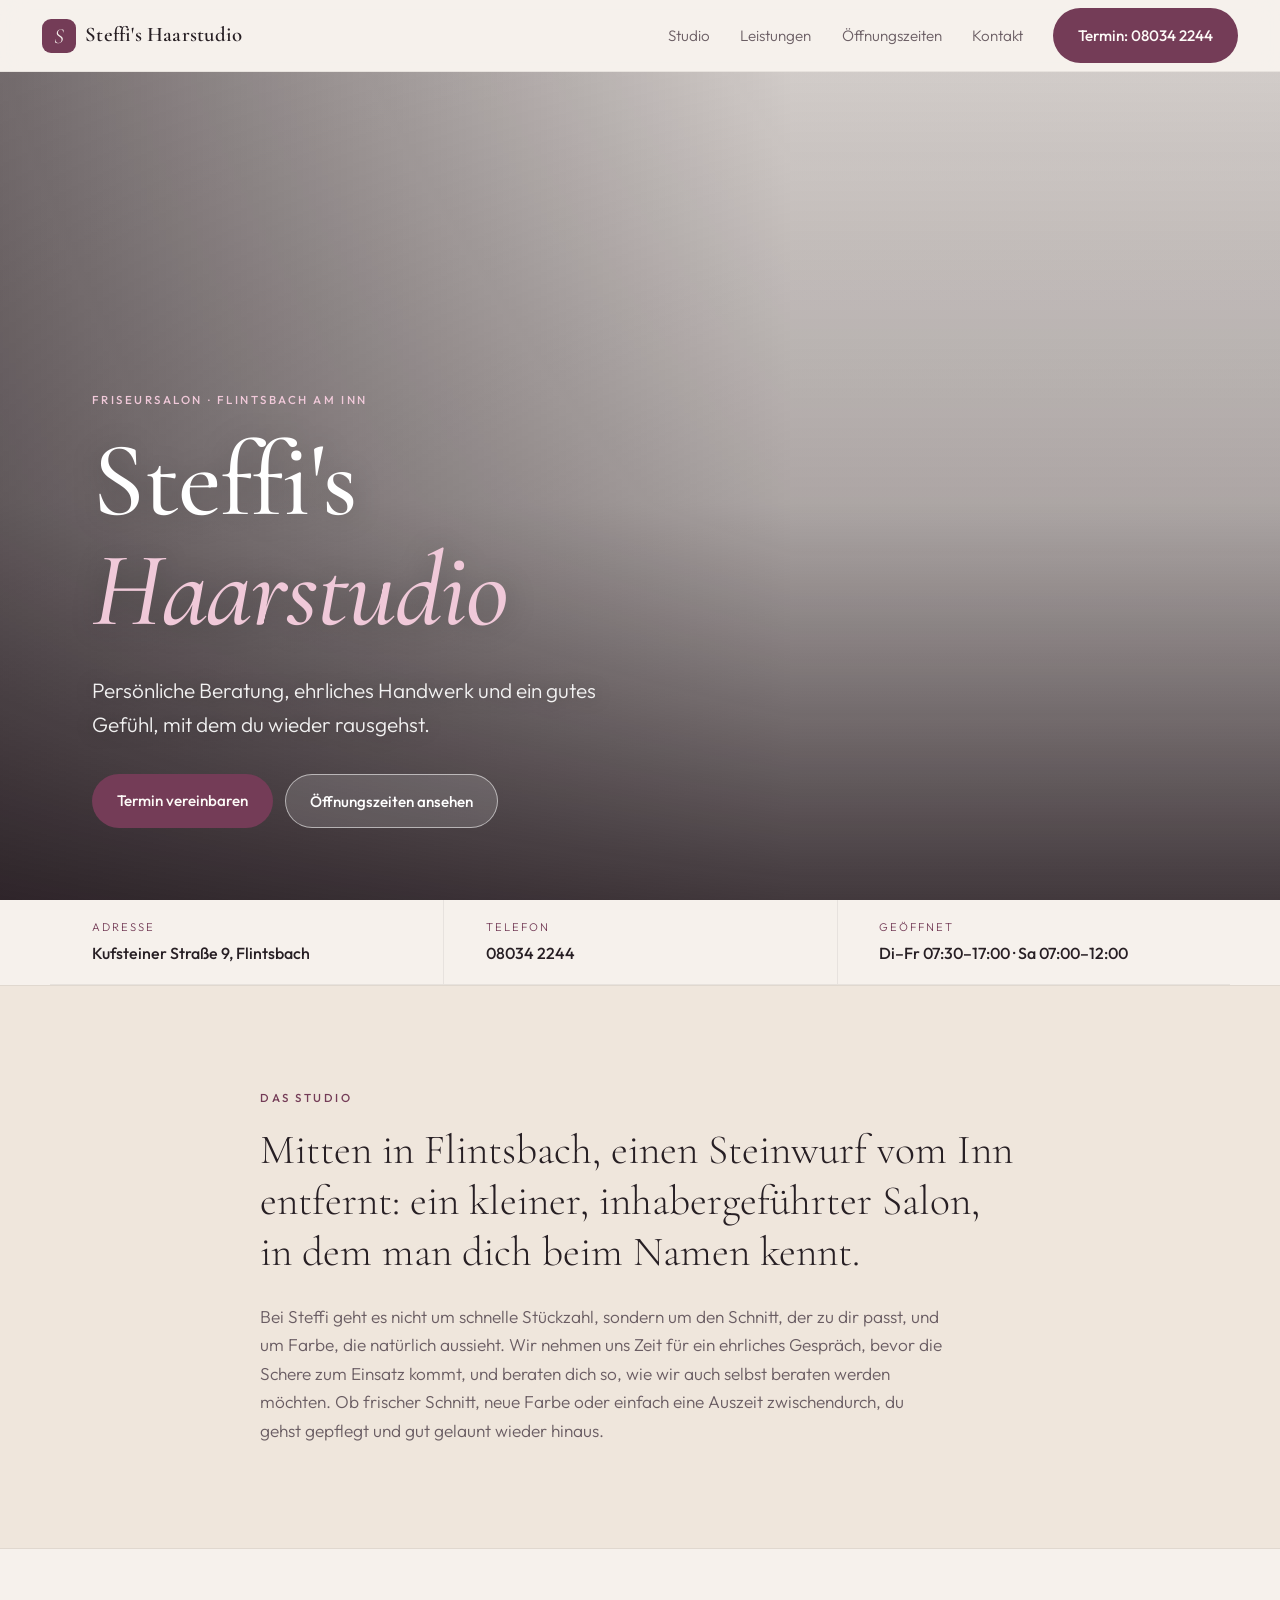
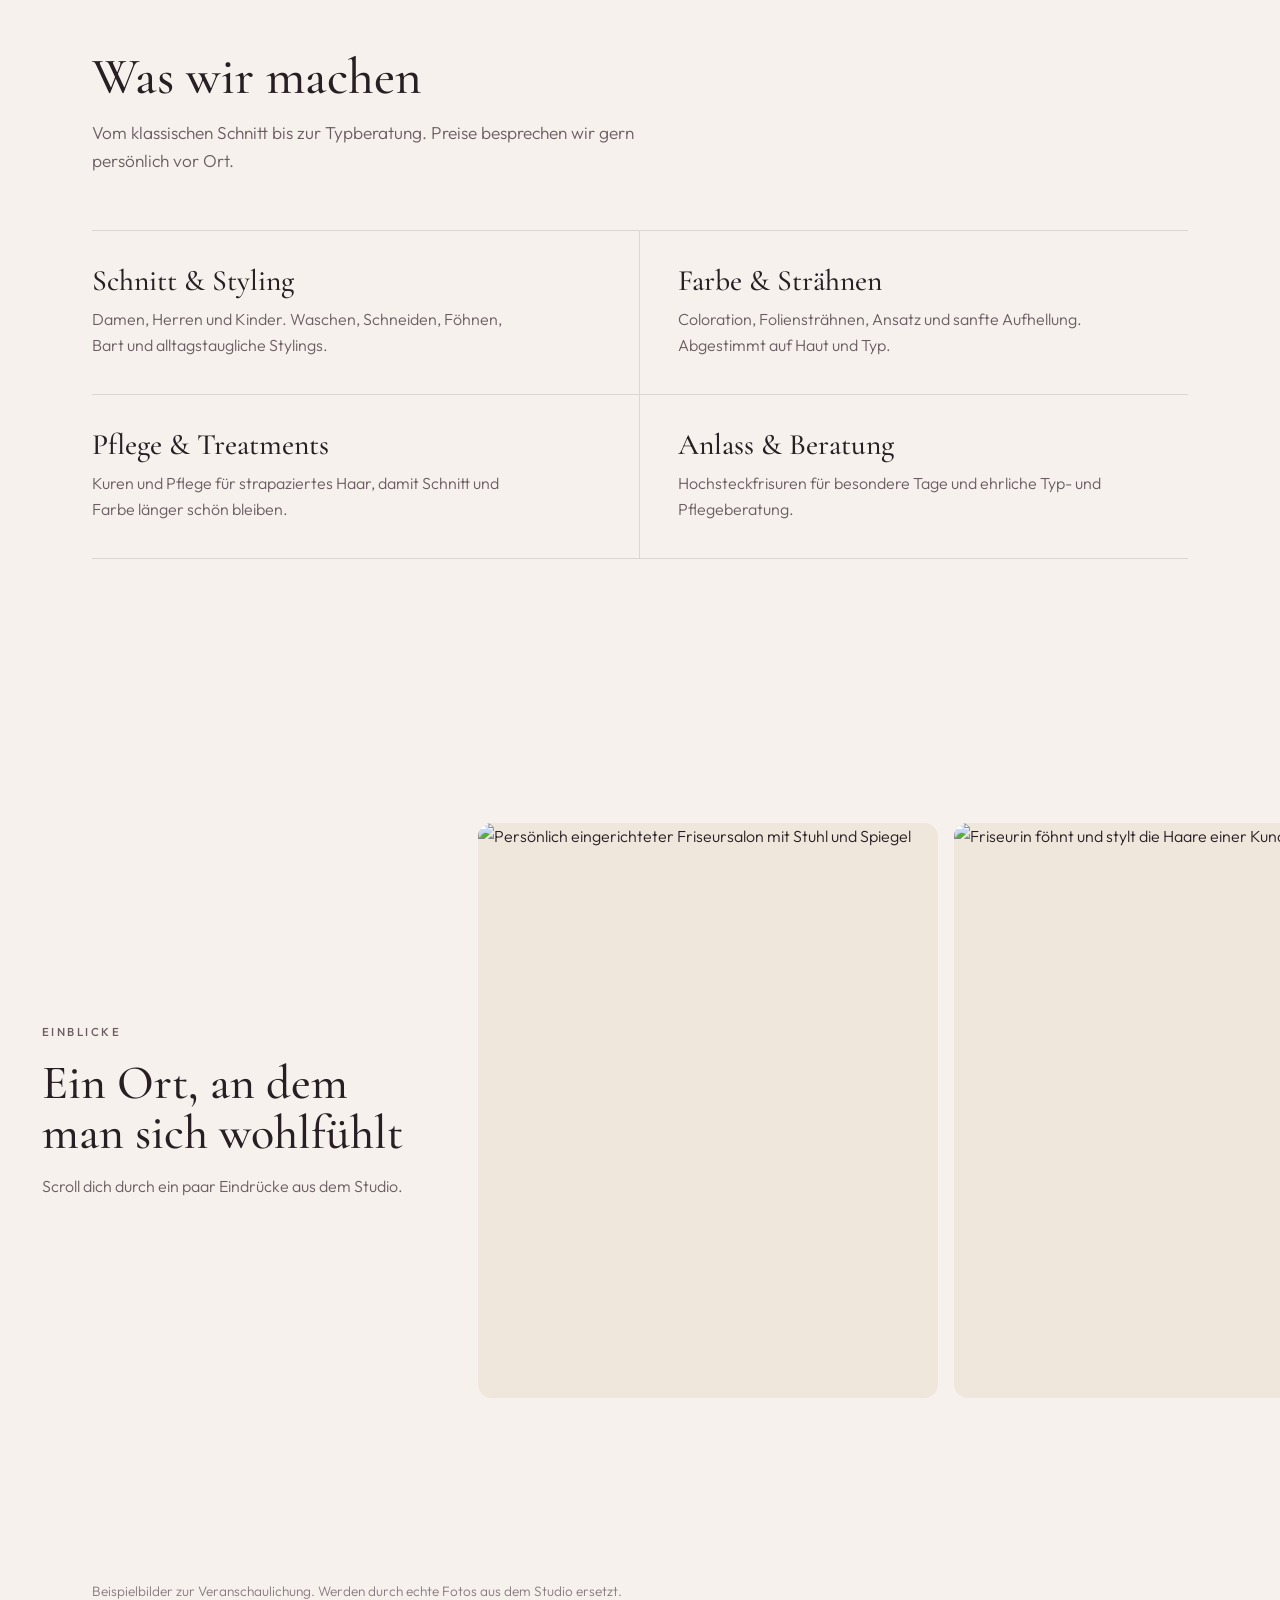
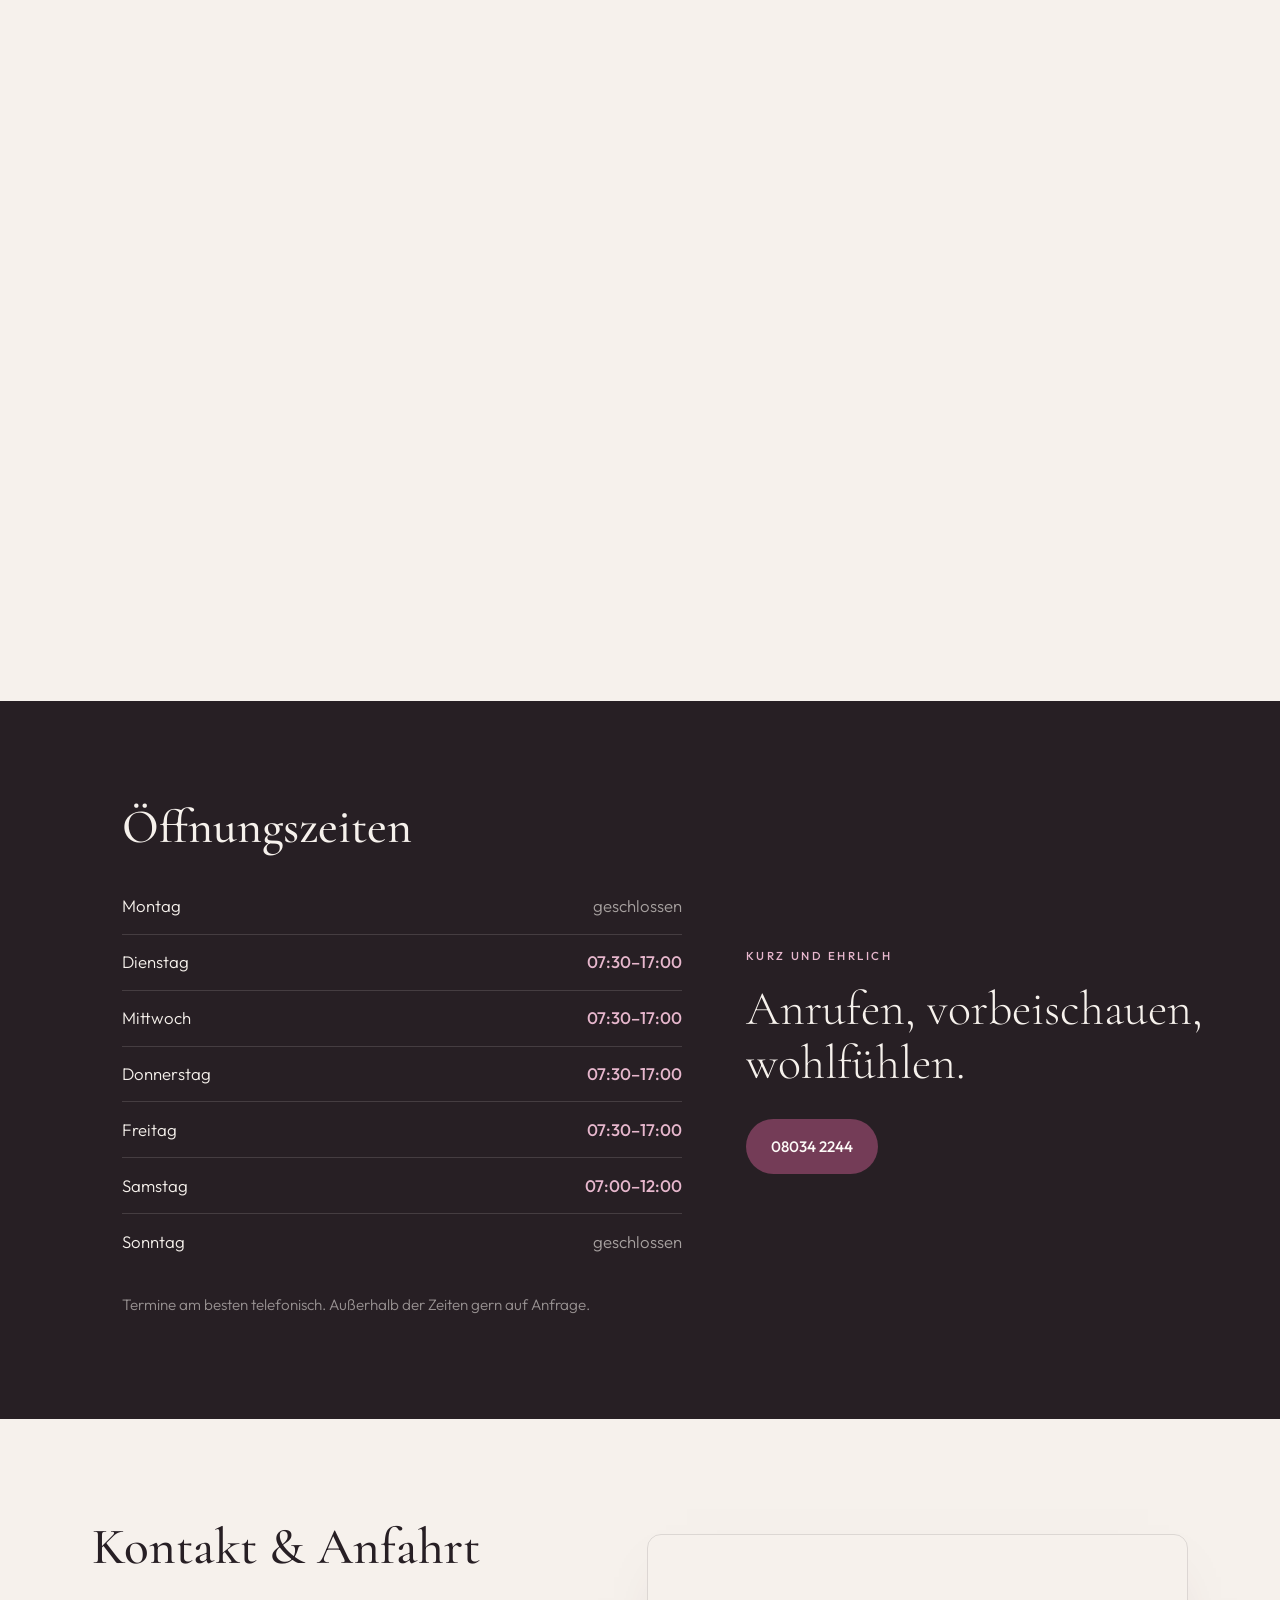
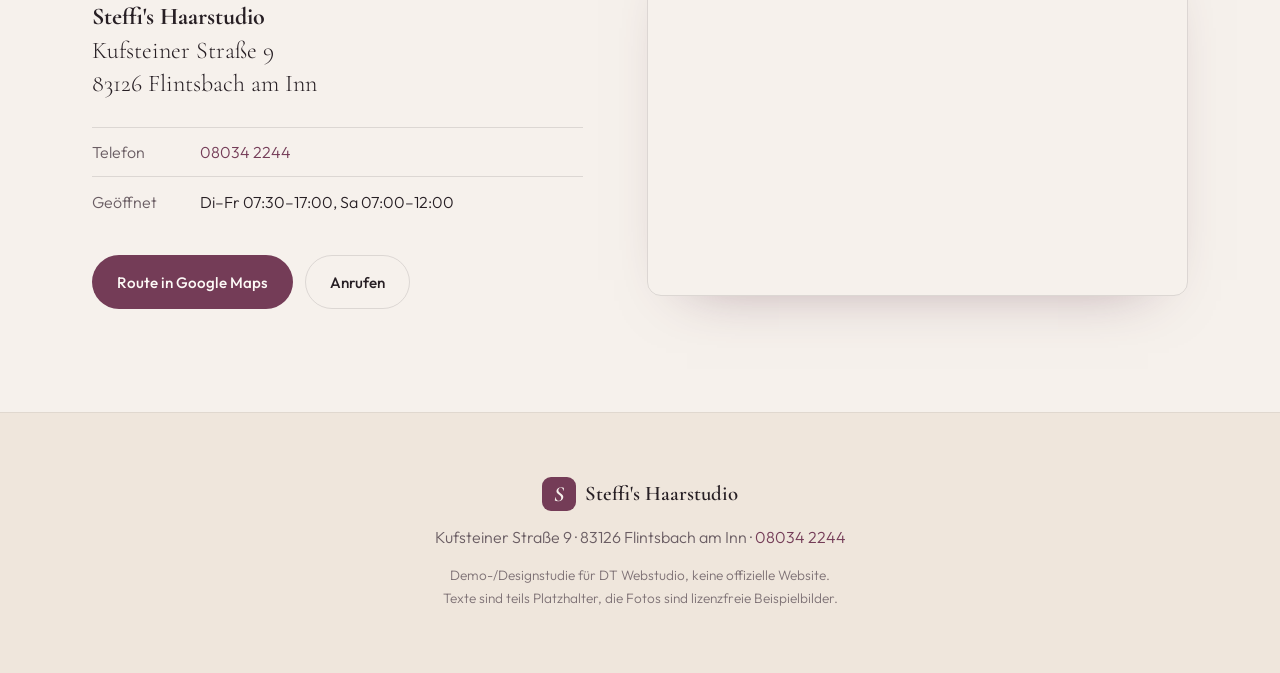
==== index.html @ 22a9707f "Steffi's Haarstudio: Probewebsite (Cinematic Hero, Scroll-Galerie, Kontakt) Demo-/Designstudie für D" ====
<!DOCTYPE html>
<html lang="de">
<head>
  <meta charset="UTF-8" />
  <meta name="viewport" content="width=device-width, initial-scale=1.0" />
  <title>Steffi's Haarstudio · Friseur in Flintsbach am Inn</title>
  <meta name="description" content="Steffi's Haarstudio in Flintsbach am Inn: inhabergeführter Friseursalon für Schnitt, Farbe und Pflege. Persönliche Beratung, Kufsteiner Straße 9. Öffnungszeiten und Kontakt ansehen." />
  <meta name="theme-color" content="#743c57" />
  <link rel="canonical" href="https://steffis-haarstudio.example/" />

  <link rel="icon" type="image/svg+xml" href="favicon.svg" />

  <!-- Open Graph -->
  <meta property="og:type" content="website" />
  <meta property="og:title" content="Steffi's Haarstudio · Friseur in Flintsbach am Inn" />
  <meta property="og:description" content="Inhabergeführter Friseursalon in Flintsbach am Inn. Schnitt, Farbe, Pflege. Kufsteiner Straße 9." />
  <meta property="og:locale" content="de_DE" />

  <!-- Schriften -->
  <link rel="preconnect" href="https://fonts.googleapis.com" />
  <link rel="preconnect" href="https://fonts.gstatic.com" crossorigin />
  <link href="https://fonts.googleapis.com/css2?family=Cormorant+Garamond:ital,wght@0,400;0,500;0,600;1,400;1,500&family=Outfit:wght@300;400;500;600&display=swap" rel="stylesheet" />

  <link rel="stylesheet" href="style.css" />

  <!-- Strukturierte Daten für lokale Suche -->
  <script type="application/ld+json">
  {
    "@context": "https://schema.org",
    "@type": "HairSalon",
    "name": "Steffi's Haarstudio",
    "description": "Inhabergeführter Friseursalon in Flintsbach am Inn. Schnitt, Farbe und Pflege für Damen, Herren und Kinder.",
    "image": "https://steffis-haarstudio.example/favicon.svg",
    "telephone": "+498034 2244",
    "address": {
      "@type": "PostalAddress",
      "streetAddress": "Kufsteiner Straße 9",
      "addressLocality": "Flintsbach am Inn",
      "postalCode": "83126",
      "addressCountry": "DE"
    },
    "openingHoursSpecification": [
      { "@type": "OpeningHoursSpecification", "dayOfWeek": ["Tuesday","Wednesday","Thursday","Friday"], "opens": "07:30", "closes": "17:00" },
      { "@type": "OpeningHoursSpecification", "dayOfWeek": "Saturday", "opens": "07:00", "closes": "12:00" }
    ]
  }
  </script>
</head>
<body>

  <a href="#main" class="skip-link">Zum Inhalt springen</a>
  <div class="scrollbar" aria-hidden="true"></div>

  <!-- NAV -->
  <header class="nav" id="top">
    <a href="#top" class="nav__brand" aria-label="Steffi's Haarstudio – zur Startseite">
      <span class="nav__mark" aria-hidden="true">S</span>
      <span class="nav__name">Steffi's Haarstudio</span>
    </a>
    <button class="nav__toggle" id="navToggle" aria-label="Menü öffnen" aria-expanded="false" aria-controls="navMenu">
      <span></span><span></span><span></span>
    </button>
    <nav class="nav__links" id="navMenu" aria-label="Hauptnavigation">
      <a href="#studio">Studio</a>
      <a href="#leistungen">Leistungen</a>
      <a href="#zeiten">Öffnungszeiten</a>
      <a href="#kontakt">Kontakt</a>
      <a href="tel:+4980342244" class="btn btn--primary nav__cta">Termin: 08034 2244</a>
    </nav>
  </header>

  <main id="main">

  <!-- HERO (Cinematic Foto-Montage) -->
  <section class="hero">
    <div class="hero__media" aria-hidden="true">
      <img class="hero__slide" src="https://images.unsplash.com/photo-1560066984-138dadb4c035?auto=format&fit=crop&w=1600&q=70" alt="" fetchpriority="high" />
      <img class="hero__slide" src="https://images.unsplash.com/photo-1633681926022-84c23e8cb2d6?auto=format&fit=crop&w=1600&q=70" alt="" loading="lazy" />
      <img class="hero__slide" src="https://images.unsplash.com/photo-1562322140-8baeececf3df?auto=format&fit=crop&w=1600&q=70" alt="" loading="lazy" />
      <div class="hero__scrim"></div>
    </div>
    <div class="hero__content">
      <p class="eyebrow eyebrow--light">Friseursalon · Flintsbach am Inn</p>
      <h1 class="hero__title"><span class="line">Steffi's</span><span class="line"><em>Haarstudio</em></span></h1>
      <p class="hero__sub">
        Persönliche Beratung, ehrliches Handwerk und ein gutes Gefühl,
        mit dem du wieder rausgehst.
      </p>
      <div class="hero__actions">
        <a href="tel:+4980342244" class="btn btn--primary btn--sheen">Termin vereinbaren</a>
        <a href="#zeiten" class="btn btn--glass">Öffnungszeiten ansehen</a>
      </div>
    </div>
  </section>

  <!-- FAKTENLEISTE -->
  <section class="factbar" aria-label="Kurzinfos">
    <a class="factbar__item" href="https://www.google.com/maps/search/?api=1&query=Steffi%27s+Haarstudio+Kufsteiner+Stra%C3%9Fe+9+83126+Flintsbach+am+Inn" target="_blank" rel="noopener noreferrer">
      <span>Adresse</span><strong>Kufsteiner Straße 9, Flintsbach</strong>
    </a>
    <a class="factbar__item" href="tel:+4980342244">
      <span>Telefon</span><strong>08034 2244</strong>
    </a>
    <div class="factbar__item">
      <span>Geöffnet</span><strong>Di–Fr 07:30–17:00 · Sa 07:00–12:00</strong>
    </div>
  </section>

  <!-- STUDIO / ÜBER -->
  <section class="studio" id="studio">
    <div class="studio__inner reveal">
      <p class="eyebrow">Das Studio</p>
      <p class="studio__lead">
        Mitten in Flintsbach, einen Steinwurf vom Inn entfernt: ein kleiner,
        inhabergeführter Salon, in dem man dich beim Namen kennt.
      </p>
      <p class="studio__body">
        Bei Steffi geht es nicht um schnelle Stückzahl, sondern um den Schnitt,
        der zu dir passt, und um Farbe, die natürlich aussieht. Wir nehmen uns Zeit
        für ein ehrliches Gespräch, bevor die Schere zum Einsatz kommt, und beraten dich
        so, wie wir auch selbst beraten werden möchten. Ob frischer Schnitt, neue Farbe
        oder einfach eine Auszeit zwischendurch, du gehst gepflegt und gut gelaunt wieder hinaus.
      </p>
    </div>
  </section>

  <!-- LEISTUNGEN -->
  <section class="services" id="leistungen">
    <header class="services__head reveal">
      <h2>Was wir machen</h2>
      <p>Vom klassischen Schnitt bis zur Typberatung. Preise besprechen wir gern persönlich vor Ort.</p>
    </header>

    <ul class="services__list">
      <li class="service reveal">
        <h3>Schnitt &amp; Styling</h3>
        <p>Damen, Herren und Kinder. Waschen, Schneiden, Föhnen, Bart und alltagstaugliche Stylings.</p>
      </li>
      <li class="service reveal">
        <h3>Farbe &amp; Strähnen</h3>
        <p>Coloration, Foliensträhnen, Ansatz und sanfte Aufhellung. Abgestimmt auf Haut und Typ.</p>
      </li>
      <li class="service reveal">
        <h3>Pflege &amp; Treatments</h3>
        <p>Kuren und Pflege für strapaziertes Haar, damit Schnitt und Farbe länger schön bleiben.</p>
      </li>
      <li class="service reveal">
        <h3>Anlass &amp; Beratung</h3>
        <p>Hochsteckfrisuren für besondere Tage und ehrliche Typ- und Pflegeberatung.</p>
      </li>
    </ul>
  </section>

  <!-- EINBLICKE (horizontale Scroll-Galerie, Beispielbilder) -->
  <section class="reel" id="einblicke" aria-label="Einblicke ins Studio">
    <div class="reel__pin">
      <div class="reel__track">
        <div class="reel__intro">
          <p class="eyebrow">Einblicke</p>
          <h2>Ein Ort, an dem<br>man sich wohlfühlt</h2>
          <p>Scroll dich durch ein paar Eindrücke aus dem Studio.</p>
        </div>
        <figure class="reel__item">
          <img src="https://images.unsplash.com/photo-1521590832167-7bcbfaa6381f?auto=format&fit=crop&w=900&h=1100&q=72" width="900" height="1100" loading="lazy" alt="Persönlich eingerichteter Friseursalon mit Stuhl und Spiegel" />
        </figure>
        <figure class="reel__item">
          <img src="https://images.unsplash.com/photo-1562322140-8baeececf3df?auto=format&fit=crop&w=900&h=1100&q=72" width="900" height="1100" loading="lazy" alt="Friseurin föhnt und stylt die Haare einer Kundin" />
        </figure>
        <figure class="reel__item">
          <img src="https://images.unsplash.com/photo-1633681926022-84c23e8cb2d6?auto=format&fit=crop&w=900&h=1100&q=72" width="900" height="1100" loading="lazy" alt="Heller, moderner Salonbereich mit Spiegeln" />
        </figure>
        <figure class="reel__item">
          <img src="https://images.unsplash.com/photo-1580618672591-eb180b1a973f?auto=format&fit=crop&w=900&h=1100&q=72" width="900" height="1100" loading="lazy" alt="Haarfarbe wird sorgfältig aufgetragen" />
        </figure>
        <figure class="reel__item">
          <img src="https://images.unsplash.com/photo-1492106087820-71f1a00d2b11?auto=format&fit=crop&w=900&h=1100&q=72" width="900" height="1100" loading="lazy" alt="Frisch gepflegtes, langes Haar in sanftem Flieder" />
        </figure>
      </div>
    </div>
    <p class="reel__note">Beispielbilder zur Veranschaulichung. Werden durch echte Fotos aus dem Studio ersetzt.</p>
  </section>

  <!-- ÖFFNUNGSZEITEN -->
  <section class="hours" id="zeiten">
    <div class="hours__card reveal">
      <h2>Öffnungszeiten</h2>
      <table class="hours__table" aria-label="Öffnungszeiten Steffi's Haarstudio">
        <thead class="sr-only">
          <tr><th scope="col">Tag</th><th scope="col">Uhrzeit</th></tr>
        </thead>
        <tbody>
          <tr><td>Montag</td><td>geschlossen</td></tr>
          <tr class="is-open"><td>Dienstag</td><td>07:30–17:00</td></tr>
          <tr class="is-open"><td>Mittwoch</td><td>07:30–17:00</td></tr>
          <tr class="is-open"><td>Donnerstag</td><td>07:30–17:00</td></tr>
          <tr class="is-open"><td>Freitag</td><td>07:30–17:00</td></tr>
          <tr class="is-open"><td>Samstag</td><td>07:00–12:00</td></tr>
          <tr><td>Sonntag</td><td>geschlossen</td></tr>
        </tbody>
      </table>
      <p class="hours__note">Termine am besten telefonisch. Außerhalb der Zeiten gern auf Anfrage.</p>
    </div>
    <div class="hours__aside reveal">
      <p class="eyebrow">Kurz und ehrlich</p>
      <p class="hours__big">Anrufen, vorbeischauen,<br>wohlfühlen.</p>
      <a href="tel:+4980342244" class="btn btn--primary">08034 2244</a>
    </div>
  </section>

  <!-- KONTAKT / ANFAHRT -->
  <section class="contact" id="kontakt">
    <div class="contact__info reveal">
      <h2>Kontakt &amp; Anfahrt</h2>
      <p class="contact__addr">
        <strong>Steffi's Haarstudio</strong><br>
        Kufsteiner Straße 9<br>
        83126 Flintsbach am Inn
      </p>
      <p class="contact__row"><span>Telefon</span> <a href="tel:+4980342244">08034 2244</a></p>
      <p class="contact__row"><span>Geöffnet</span> Di–Fr 07:30–17:00, Sa 07:00–12:00</p>
      <div class="contact__actions">
        <a class="btn btn--primary" href="https://www.google.com/maps/search/?api=1&query=Steffi%27s+Haarstudio+Kufsteiner+Stra%C3%9Fe+9+83126+Flintsbach+am+Inn" target="_blank" rel="noopener noreferrer">Route in Google Maps</a>
        <a class="btn btn--ghost" href="tel:+4980342244">Anrufen</a>
      </div>
    </div>
    <div class="contact__map reveal">
      <iframe
        title="Karte: Steffi's Haarstudio, Kufsteiner Straße 9, Flintsbach am Inn"
        src="https://www.google.com/maps?q=Kufsteiner%20Stra%C3%9Fe%209,%2083126%20Flintsbach%20am%20Inn&output=embed"
        loading="lazy" referrerpolicy="no-referrer-when-downgrade" tabindex="-1">
      </iframe>
    </div>
  </section>

  </main>

  <!-- FOOTER -->
  <footer class="footer">
    <div class="footer__brand">
      <span class="nav__mark" aria-hidden="true">S</span>
      <span>Steffi's Haarstudio</span>
    </div>
    <p class="footer__addr">Kufsteiner Straße 9 · 83126 Flintsbach am Inn · <a href="tel:+4980342244">08034 2244</a></p>
    <p class="footer__legal">
      Demo-/Designstudie für DT&nbsp;Webstudio, keine offizielle Website.
      Texte sind teils Platzhalter, die Fotos sind lizenzfreie Beispielbilder.
    </p>
  </footer>

  <script src="script.js" defer></script>
</body>
</html>
---- style.css ----
/* ============================================================
   Steffi's Haarstudio – Probewebsite (DT Webstudio)
   Warm paper + plum accent · Cormorant Garamond + Outfit
   ============================================================ */

:root {
  --paper:    #f6f1ec;
  --paper-2:  #efe6dc;
  --panel:    #fbf8f4;
  --ink:      #271f24;
  --ink-soft: #6a5d63;
  --plum:     #743c57;
  --plum-deep:#5a2c43;
  --line:     rgba(39, 31, 36, 0.12);
  --line-soft:rgba(39, 31, 36, 0.07);

  --serif: "Cormorant Garamond", Georgia, "Times New Roman", serif;
  --sans:  "Outfit", -apple-system, BlinkMacSystemFont, "Segoe UI", sans-serif;

  --maxw: 1180px;
  --radius: 14px;
  --ease: cubic-bezier(0.16, 1, 0.3, 1);
}

* { box-sizing: border-box; }

html { scroll-behavior: smooth; }

body {
  margin: 0;
  font-family: var(--sans);
  font-weight: 300;
  color: var(--ink);
  background: var(--paper);
  line-height: 1.65;
  -webkit-font-smoothing: antialiased;
  text-rendering: optimizeLegibility;
}

h1, h2, h3 { font-family: var(--serif); font-weight: 500; line-height: 1.04; margin: 0; }
p { margin: 0; }
a { color: inherit; }
img { max-width: 100%; display: block; }

.sr-only {
  position: absolute; width: 1px; height: 1px; padding: 0; margin: -1px;
  overflow: hidden; clip: rect(0,0,0,0); white-space: nowrap; border: 0;
}

.skip-link {
  position: absolute; left: 12px; top: -48px; z-index: 100;
  background: var(--plum); color: #fff; padding: 10px 16px; border-radius: 8px;
  text-decoration: none; transition: top .2s var(--ease);
}
.skip-link:focus { top: 12px; }

:focus-visible { outline: 2px solid var(--plum); outline-offset: 3px; border-radius: 4px; }

/* ---------- Eyebrow (rationed) ---------- */
.eyebrow {
  font-family: var(--sans);
  font-size: .72rem; font-weight: 500;
  letter-spacing: .22em; text-transform: uppercase;
  color: var(--plum);
  margin: 0 0 1.1rem;
}

/* ---------- Buttons ---------- */
.btn {
  display: inline-flex; align-items: center; justify-content: center;
  font-family: var(--sans); font-weight: 500; font-size: .95rem;
  text-decoration: none; white-space: nowrap;
  padding: .85rem 1.5rem; border-radius: 999px;
  border: 1px solid transparent;
  transition: transform .25s var(--ease), background .25s var(--ease), color .25s var(--ease), border-color .25s var(--ease);
}
.btn--primary { background: var(--plum); color: #fdfaf7; }
.btn--primary:hover { background: var(--plum-deep); transform: translateY(-2px); }
.btn--primary:active { transform: translateY(0); }
.btn--ghost { background: transparent; color: var(--ink); border-color: var(--line); }
.btn--ghost:hover { border-color: var(--plum); color: var(--plum); transform: translateY(-2px); }

/* ============================================================
   NAV
   ============================================================ */
.nav {
  position: sticky; top: 0; z-index: 40;
  display: flex; align-items: center; justify-content: space-between;
  gap: 1rem;
  padding: .9rem clamp(1.1rem, 4vw, 2.6rem);
  height: 72px;
  background: rgba(246, 241, 236, 0.82);
  backdrop-filter: blur(12px);
  border-bottom: 1px solid var(--line-soft);
}
.nav__brand { display: flex; align-items: center; gap: .6rem; text-decoration: none; }
.nav__mark {
  display: grid; place-items: center;
  width: 34px; height: 34px; border-radius: 9px;
  background: var(--plum); color: var(--paper);
  font-family: var(--serif); font-style: italic; font-size: 1.35rem;
}
.nav__name { font-family: var(--serif); font-size: 1.3rem; font-weight: 600; letter-spacing: .01em; }

.nav__links { display: flex; align-items: center; gap: 1.9rem; }
.nav__links a { text-decoration: none; font-size: .95rem; color: var(--ink-soft); transition: color .2s var(--ease); }
.nav__links a:hover { color: var(--plum); }
.nav__cta { color: #fdfaf7 !important; }

.nav__toggle {
  display: none; flex-direction: column; gap: 5px;
  background: none; border: 0; cursor: pointer; padding: 8px;
}
.nav__toggle span { width: 24px; height: 2px; background: var(--ink); border-radius: 2px; transition: transform .3s var(--ease), opacity .3s var(--ease); }
.nav__toggle[aria-expanded="true"] span:nth-child(1) { transform: translateY(7px) rotate(45deg); }
.nav__toggle[aria-expanded="true"] span:nth-child(2) { opacity: 0; }
.nav__toggle[aria-expanded="true"] span:nth-child(3) { transform: translateY(-7px) rotate(-45deg); }

/* ============================================================
   SCROLL-FORTSCHRITT (oben, CSS scroll-driven)
   ============================================================ */
.scrollbar {
  position: fixed; top: 0; left: 0; z-index: 60;
  height: 3px; width: 100%;
  background: linear-gradient(90deg, var(--plum), #c98aa6);
  transform: scaleX(0); transform-origin: 0 50%;
}
@supports (animation-timeline: scroll()) {
  .scrollbar {
    animation: scrollGrow linear both;
    animation-timeline: scroll(root);
  }
  @keyframes scrollGrow { to { transform: scaleX(1); } }
}

/* ============================================================
   NAV underline
   ============================================================ */
.nav__links a:not(.nav__cta) { position: relative; }
.nav__links a:not(.nav__cta)::after {
  content: ""; position: absolute; left: 0; bottom: -4px;
  width: 100%; height: 1.5px; background: var(--plum);
  transform: scaleX(0); transform-origin: 0 50%;
  transition: transform .3s var(--ease);
}
.nav__links a:not(.nav__cta):hover::after { transform: scaleX(1); }

/* ============================================================
   HERO  (Cinematic Foto-Montage)
   ============================================================ */
.hero {
  position: relative; overflow: hidden;
  min-height: clamp(560px, 92vh, 880px);
  display: flex; align-items: flex-end;
}
.hero__media { position: absolute; inset: 0; z-index: 0; }
.hero__slide {
  position: absolute; inset: 0; width: 100%; height: 100%;
  object-fit: cover; opacity: 0; will-change: opacity, transform;
  animation: heroFade 21s linear infinite;
}
.hero__slide:nth-child(1) { animation-delay: 0s; }
.hero__slide:nth-child(2) { animation-delay: 7s; }
.hero__slide:nth-child(3) { animation-delay: 14s; }
@keyframes heroFade {
  0%   { opacity: 0; transform: scale(1.06); }
  3%   { opacity: 1; }
  28%  { opacity: 1; }
  33%  { opacity: 0; transform: scale(1.13); }
  100% { opacity: 0; transform: scale(1.13); }
}
.hero__scrim {
  position: absolute; inset: 0;
  background:
    linear-gradient(to top, rgba(28,18,24,0.82) 0%, rgba(28,18,24,0.30) 48%, rgba(28,18,24,0.12) 100%),
    linear-gradient(to right, rgba(28,18,24,0.55), rgba(28,18,24,0.05) 62%);
}
.hero__content {
  position: relative; z-index: 1;
  max-width: var(--maxw); width: 100%; margin: 0 auto;
  padding: clamp(2.5rem, 6vw, 5rem) clamp(1.1rem, 4vw, 2.6rem) clamp(2.8rem, 6vw, 4.5rem);
  color: var(--paper);
}
.eyebrow--light { color: #f0c9d9; }
.hero__title {
  font-size: clamp(3.2rem, 9vw, 6.6rem);
  letter-spacing: -0.01em; margin: 0 0 1.3rem; color: #fff;
  text-shadow: 0 2px 30px rgba(0,0,0,0.28);
}
.hero__title .line { display: block; }
.hero__title em { font-style: italic; color: #f0c9d9; display: inline-block; padding-bottom: .06em; }
.hero__sub {
  font-size: clamp(1.05rem, 2vw, 1.3rem); color: rgba(255,255,255,0.92);
  max-width: 38ch; margin-bottom: 2rem; text-shadow: 0 1px 18px rgba(0,0,0,0.35);
}
.hero__actions { display: flex; flex-wrap: wrap; gap: .8rem; }

/* Entrance-Animation der Hero-Inhalte */
.hero__content > * { opacity: 0; transform: translateY(26px); animation: heroIn .9s var(--ease) forwards; }
.hero__content > .eyebrow--light { animation-delay: .15s; }
.hero__content > .hero__title { animation-delay: .30s; }
.hero__content > .hero__sub   { animation-delay: .52s; }
.hero__content > .hero__actions { animation-delay: .70s; }
@keyframes heroIn { to { opacity: 1; transform: none; } }

/* Glas-Button (über Foto) + Sheen */
.btn--glass {
  background: rgba(255,255,255,0.14); color: #fff;
  border-color: rgba(255,255,255,0.55); backdrop-filter: blur(6px);
}
.btn--glass:hover { background: rgba(255,255,255,0.26); border-color: #fff; color: #fff; transform: translateY(-2px); }
.btn--sheen { position: relative; overflow: hidden; }
.btn--sheen::after {
  content: ""; position: absolute; top: 0; left: -150%;
  width: 55%; height: 100%; transform: skewX(-18deg);
  background: linear-gradient(100deg, transparent, rgba(255,255,255,0.40), transparent);
  animation: sheen 5.5s ease-in-out infinite;
}
@keyframes sheen { 0% { left: -150%; } 14% { left: 170%; } 100% { left: 170%; } }

/* ============================================================
   FAKTENLEISTE
   ============================================================ */
.factbar {
  max-width: var(--maxw); margin: 0 auto;
  display: flex; flex-wrap: wrap;
  border-bottom: 1px solid var(--line-soft);
}
.factbar__item {
  flex: 1 1 220px; display: flex; flex-direction: column; gap: .25rem;
  padding: 1.1rem clamp(1.1rem, 4vw, 2.6rem);
  text-decoration: none; color: var(--ink);
  border-left: 1px solid var(--line-soft);
  transition: background .25s var(--ease);
}
.factbar__item:first-child { border-left: 0; }
.factbar__item span { font-size: .7rem; letter-spacing: .18em; text-transform: uppercase; color: var(--plum); }
.factbar__item strong { font-weight: 500; }
a.factbar__item:hover { background: var(--paper-2); }
a.factbar__item:hover strong { color: var(--plum); }

/* ============================================================
   EINBLICKE  (horizontale Scroll-Galerie)
   ============================================================ */
.reel { position: relative; padding: clamp(3.5rem, 8vw, 6rem) 0; }
.reel__pin { }
.reel__track {
  display: flex; gap: 1rem; align-items: stretch;
  padding-inline: clamp(1.1rem, 4vw, 2.6rem);
  overflow-x: auto; scroll-snap-type: x mandatory;
  -webkit-overflow-scrolling: touch; scrollbar-width: none;
}
.reel__track::-webkit-scrollbar { display: none; }
.reel__intro {
  flex: 0 0 min(82vw, 360px); align-self: center; scroll-snap-align: center;
  padding-right: 1rem;
}
.reel__intro h2 { font-size: clamp(2rem, 5vw, 3rem); margin: .2rem 0 .9rem; }
.reel__intro p { color: var(--ink-soft); }
.reel__item {
  flex: 0 0 min(78vw, 420px); margin: 0; scroll-snap-align: center;
  border-radius: var(--radius); overflow: hidden; background: var(--paper-2);
  aspect-ratio: 4 / 5;
}
.reel__item img { width: 100%; height: 100%; object-fit: cover; display: block; transition: transform .9s var(--ease); }
.reel__item:hover img { transform: scale(1.05); }
.reel__note { max-width: var(--maxw); margin: 1.2rem auto 0; padding: 0 clamp(1.1rem, 4vw, 2.6rem); font-size: .85rem; color: var(--ink-soft); opacity: .8; }

/* Enhancement: vertikales Scrollen pant horizontal (gepinnt) */
@supports (animation-timeline: view()) {
  @media (min-width: 880px) and (prefers-reduced-motion: no-preference) {
    .reel { height: 360vh; padding: 0; view-timeline: --reel block; }
    .reel__pin {
      position: sticky; top: 0; height: 100vh;
      display: flex; align-items: center; overflow: hidden;
    }
    .reel__track {
      overflow: visible; scroll-snap-type: none;
      animation: reelPan linear both;
      animation-timeline: --reel; animation-range: contain 0% contain 100%;
    }
    .reel__item { flex: 0 0 min(38vw, 460px); }
    .reel__intro { flex: 0 0 min(40vw, 420px); }
    @keyframes reelPan {
      from { transform: translateX(0); }
      to   { transform: translateX(calc(-100% + 96vw)); }
    }
    .reel__note { position: relative; }
  }
}

/* ============================================================
   STUDIO / ÜBER
   ============================================================ */
.studio {
  background: var(--paper-2);
  border-top: 1px solid var(--line-soft);
  border-bottom: 1px solid var(--line-soft);
  padding: clamp(3.5rem, 8vw, 6.5rem) clamp(1.1rem, 4vw, 2.6rem);
}
.studio__inner { max-width: 760px; margin: 0 auto; }
.studio__lead {
  font-family: var(--serif); font-size: clamp(1.7rem, 4vw, 2.6rem);
  line-height: 1.22; margin-bottom: 1.6rem;
}
.studio__body { font-size: 1.08rem; color: var(--ink-soft); max-width: 62ch; }

/* ============================================================
   LEISTUNGEN
   ============================================================ */
.services {
  max-width: var(--maxw); margin: 0 auto;
  padding: clamp(3.5rem, 8vw, 6.5rem) clamp(1.1rem, 4vw, 2.6rem);
}
.services__head { max-width: 620px; margin-bottom: clamp(2.2rem, 5vw, 3.4rem); }
.services__head h2 { font-size: clamp(2.2rem, 5vw, 3.2rem); margin-bottom: .9rem; }
.services__head p { color: var(--ink-soft); font-size: 1.08rem; }

.services__list {
  list-style: none; margin: 0; padding: 0;
  display: grid; grid-template-columns: repeat(2, 1fr);
  gap: 0;
  border-top: 1px solid var(--line);
}
.service {
  padding: clamp(1.6rem, 3vw, 2.2rem) clamp(0rem, 2vw, 1.6rem) clamp(1.6rem, 3vw, 2.2rem) 0;
  border-bottom: 1px solid var(--line);
}
.service:nth-child(odd) { border-right: 1px solid var(--line); padding-right: clamp(1.4rem, 3vw, 2.4rem); }
.service:nth-child(even) { padding-left: clamp(1.4rem, 3vw, 2.4rem); }
.service h3 { font-size: clamp(1.45rem, 3vw, 1.85rem); margin-bottom: .55rem; }
.service p { color: var(--ink-soft); max-width: 40ch; }


/* ============================================================
   ÖFFNUNGSZEITEN
   ============================================================ */
.hours {
  background: var(--ink); color: var(--paper);
  padding: clamp(3.5rem, 8vw, 6.5rem) clamp(1.1rem, 4vw, 2.6rem);
  display: grid; grid-template-columns: 1.3fr 1fr; gap: clamp(2rem, 5vw, 5rem);
  align-items: center;
}
.hours > * { max-width: var(--maxw); }
.hours__card { width: 100%; justify-self: end; max-width: 560px; }
.hours__card h2 { color: var(--paper); font-size: clamp(2rem, 5vw, 3rem); margin-bottom: 1.6rem; }
.hours__table { width: 100%; border-collapse: collapse; }
.hours__table td {
  padding: .85rem 0; font-size: 1.05rem;
  border-bottom: 1px solid rgba(246,241,236,0.14);
}
.hours__table td:last-child { text-align: right; color: rgba(246,241,236,0.62); }
.hours__table tr:last-child td { border-bottom: 0; }
.hours__table .is-open td { color: var(--paper); }
.hours__table .is-open td:last-child { color: #e7b7cd; font-weight: 500; }
.hours__note { margin-top: 1.4rem; color: rgba(246,241,236,0.55); font-size: .95rem; }

.hours__aside .eyebrow { color: #e7b7cd; }
.hours__big { font-family: var(--serif); font-size: clamp(2rem, 4.5vw, 3rem); line-height: 1.12; margin-bottom: 1.8rem; }

/* ============================================================
   KONTAKT / ANFAHRT
   ============================================================ */
.contact {
  max-width: var(--maxw); margin: 0 auto;
  padding: clamp(3.5rem, 8vw, 6.5rem) clamp(1.1rem, 4vw, 2.6rem);
  display: grid; grid-template-columns: 1fr 1.1fr; gap: clamp(2rem, 5vw, 4rem);
  align-items: center;
}
.contact__info h2 { font-size: clamp(2.2rem, 5vw, 3.2rem); margin-bottom: 1.6rem; }
.contact__addr { font-family: var(--serif); font-size: 1.5rem; line-height: 1.4; margin-bottom: 1.6rem; }
.contact__row { display: flex; gap: 1rem; padding: .7rem 0; border-top: 1px solid var(--line); }
.contact__row span { min-width: 92px; color: var(--ink-soft); }
.contact__row a { color: var(--plum); text-decoration: none; }
.contact__row a:hover { text-decoration: underline; }
.contact__actions { display: flex; flex-wrap: wrap; gap: .8rem; margin-top: 1.8rem; }
.contact__map { border-radius: var(--radius); overflow: hidden; border: 1px solid var(--line); box-shadow: 0 24px 60px -40px rgba(90,44,67,0.5); }
.contact__map iframe { width: 100%; height: 100%; min-height: 360px; border: 0; display: block; filter: grayscale(0.25) contrast(1.02); }

/* ============================================================
   FOOTER
   ============================================================ */
.footer {
  text-align: center;
  padding: clamp(2.5rem, 6vw, 4rem) 1.2rem;
  background: var(--paper-2);
  border-top: 1px solid var(--line-soft);
}
.footer__brand { display: inline-flex; align-items: center; gap: .6rem; font-family: var(--serif); font-size: 1.3rem; font-weight: 600; margin-bottom: .8rem; }
.footer__addr { color: var(--ink-soft); margin-bottom: .9rem; }
.footer__addr a { color: var(--plum); text-decoration: none; }
.footer__legal { font-size: .85rem; color: var(--ink-soft); max-width: 46ch; margin: 0 auto; opacity: .85; }

/* ============================================================
   SCROLL-REVEAL
   ============================================================ */
.reveal { opacity: 0; transform: translateY(22px); transition: opacity .7s var(--ease), transform .7s var(--ease); }
.reveal.is-in { opacity: 1; transform: none; }

/* ============================================================
   RESPONSIVE
   ============================================================ */
@media (max-width: 900px) {
  .hero { grid-template-columns: 1fr; gap: 2.5rem; }
  .hours { grid-template-columns: 1fr; gap: 2.6rem; }
  .hours__card { justify-self: stretch; max-width: none; }
  .contact { grid-template-columns: 1fr; }
}

@media (max-width: 720px) {
  .nav__toggle { display: flex; }
  .nav__links {
    position: fixed; inset: 72px 0 auto 0;
    flex-direction: column; align-items: stretch; gap: 0;
    background: var(--paper);
    border-bottom: 1px solid var(--line);
    padding: .6rem clamp(1.1rem, 4vw, 2.6rem) 1.4rem;
    transform: translateY(-130%); transition: transform .35s var(--ease);
    box-shadow: 0 20px 40px -30px rgba(0,0,0,.4);
  }
  .nav__links.is-open { transform: none; }
  .nav__links a { padding: .9rem 0; border-bottom: 1px solid var(--line-soft); }
  .nav__cta { margin-top: .8rem; border-bottom: 0 !important; }

  .services__list { grid-template-columns: 1fr; }
  .service:nth-child(odd) { border-right: 0; padding-right: 0; }
  .service:nth-child(even) { padding-left: 0; }
  .hero { min-height: clamp(520px, 84vh, 720px); }
}

@media (prefers-reduced-motion: reduce) {
  html { scroll-behavior: auto; }
  .reveal { opacity: 1; transform: none; transition: none; }
  .btn:hover { transform: none; }
  .hero__content > * { opacity: 1; transform: none; animation: none; }
  .hero__slide { animation: none; }
  .hero__slide:nth-child(1) { opacity: 1; }
  .hero__slide:nth-child(2), .hero__slide:nth-child(3) { opacity: 0; }
  .btn--sheen::after { display: none; }
  .reel__item img { transition: none; }
}
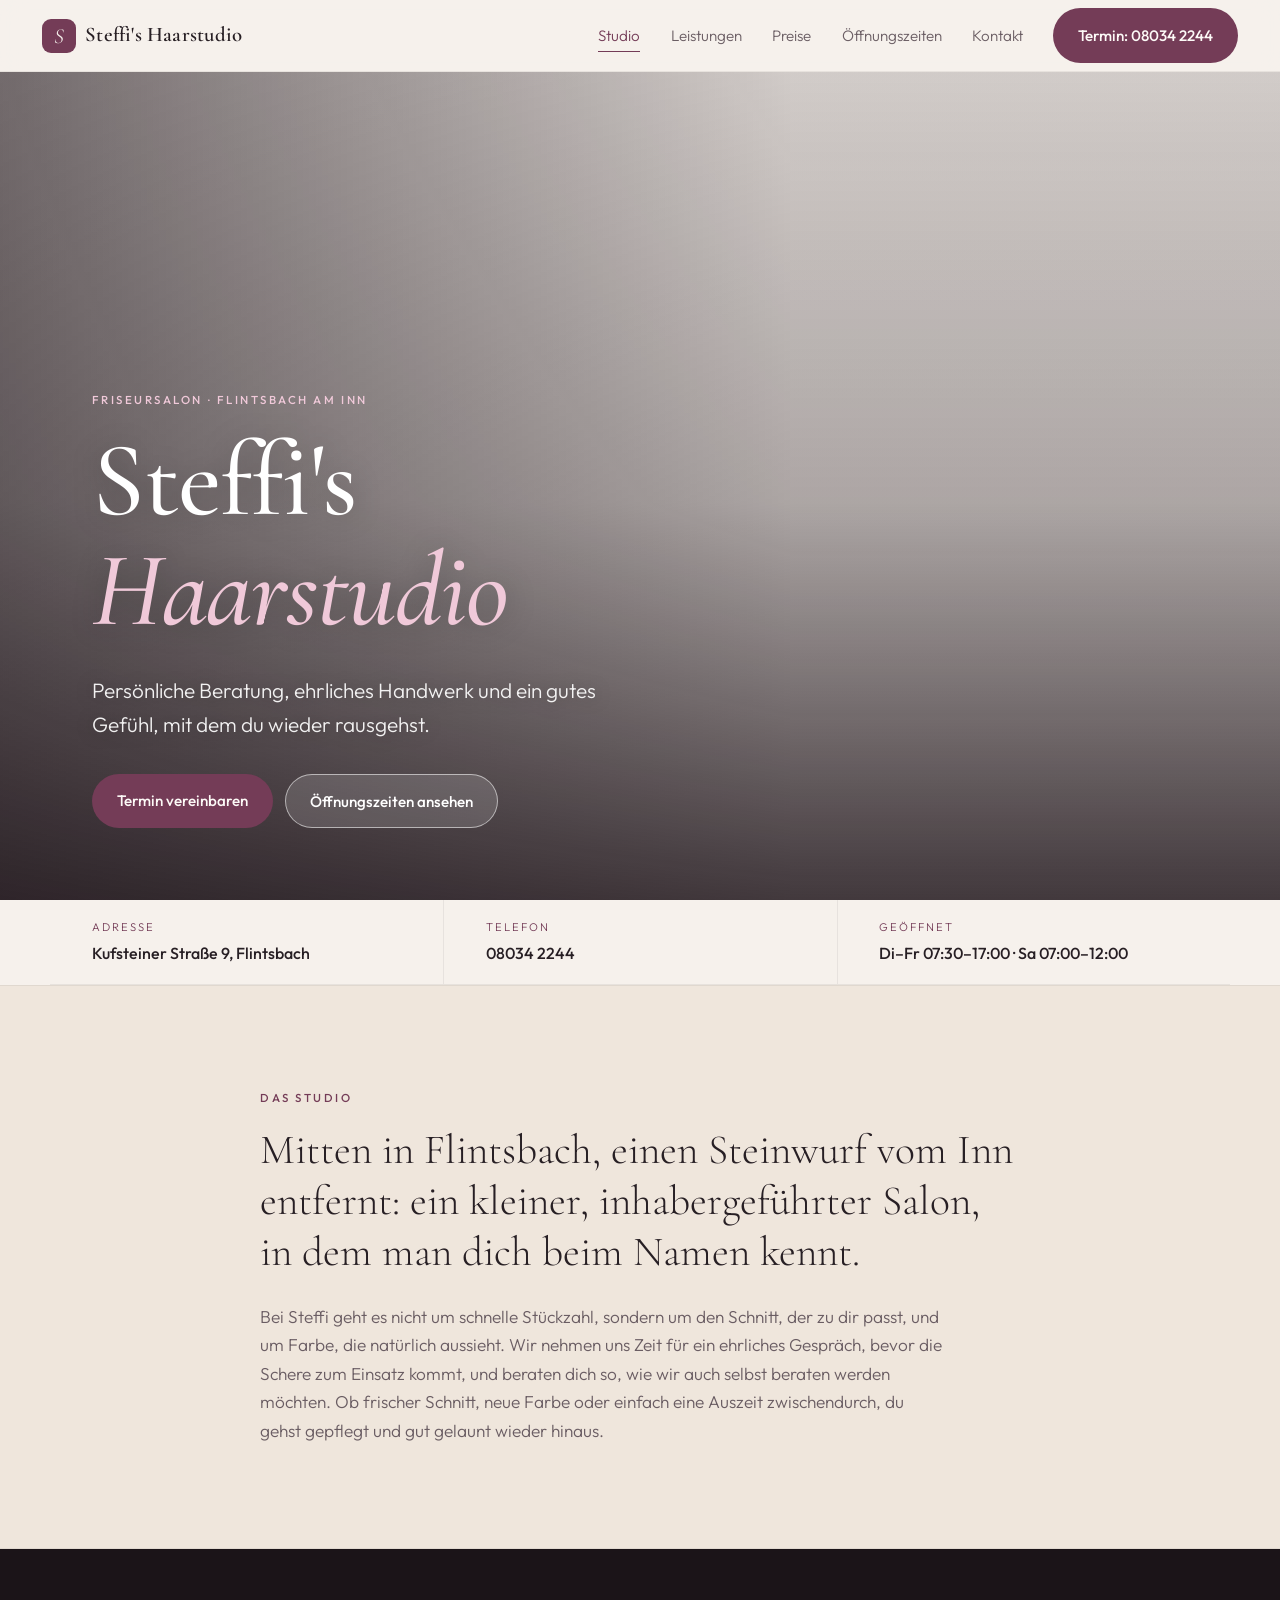
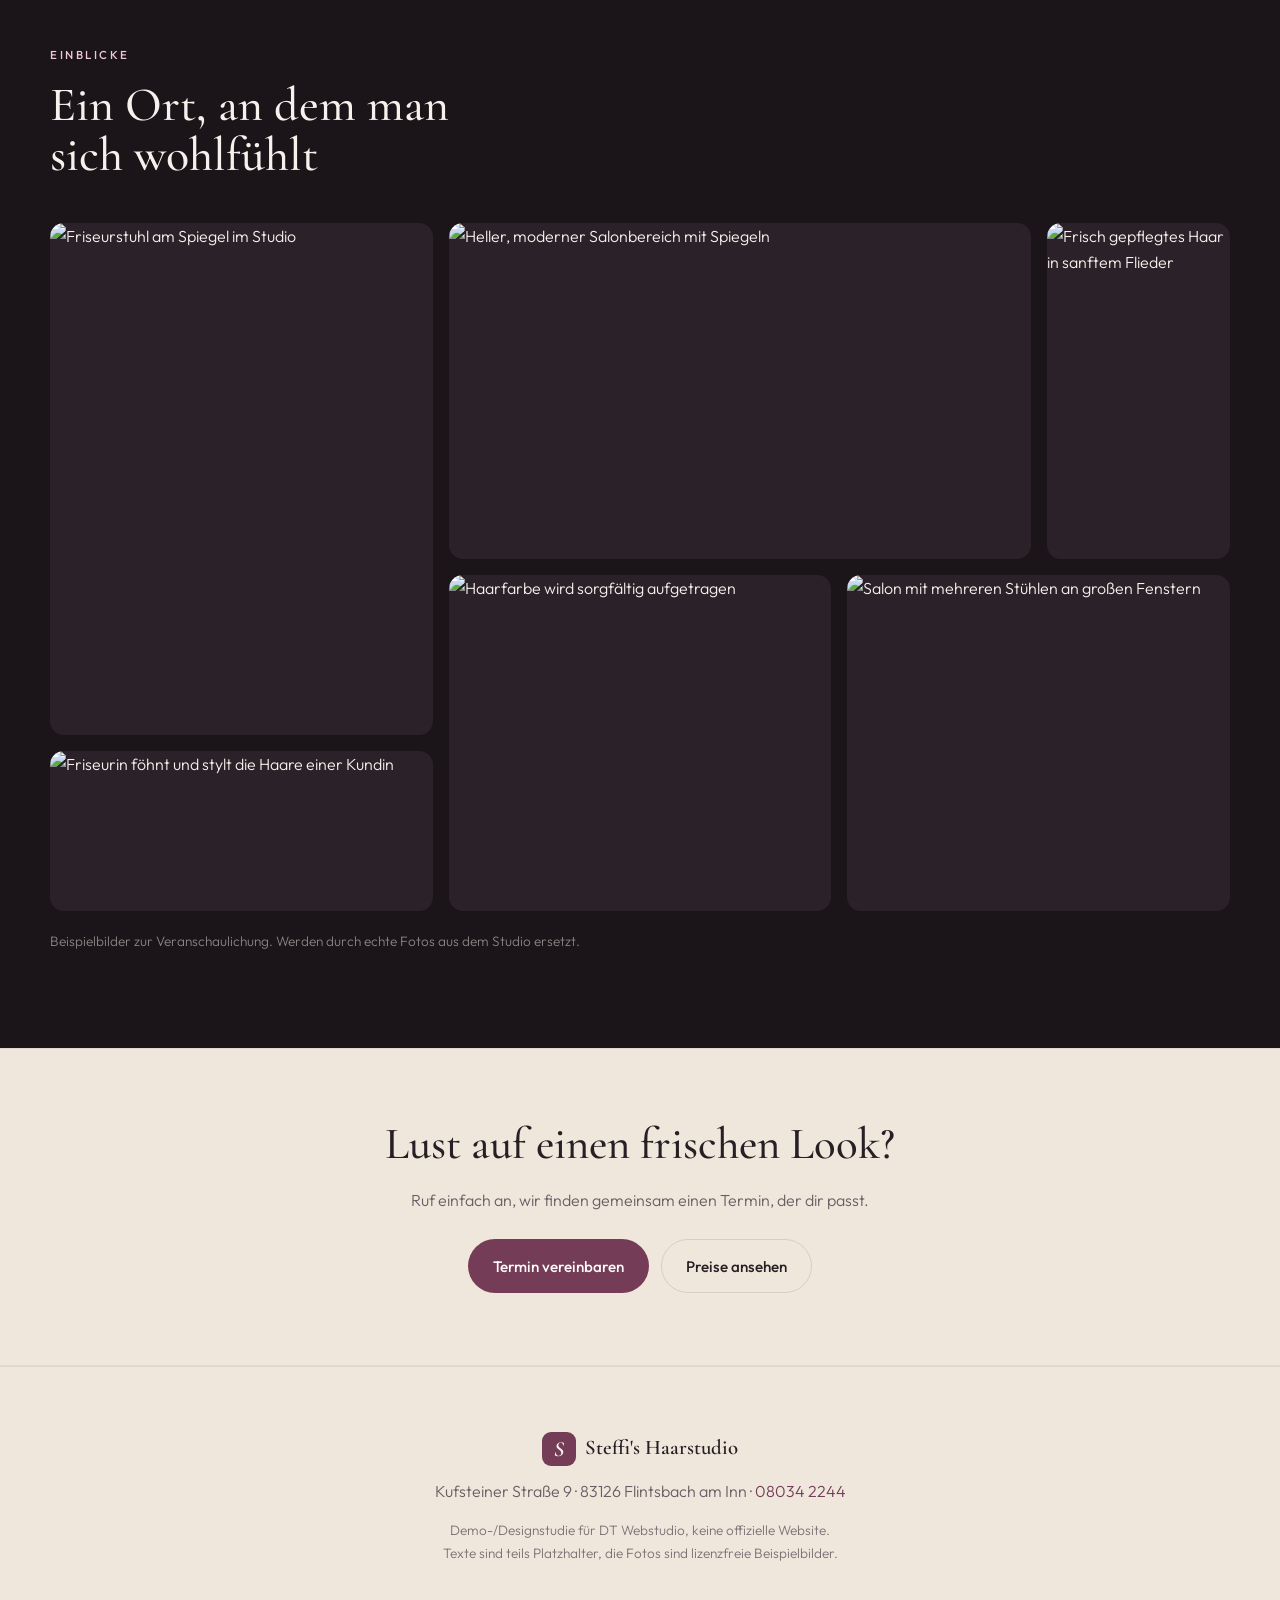
==== commit 6663da25: "Mehrpager, Preisliste, dunkle Bento-Galerie und Variante 2 - Aus der One-Page-Seite einen Mehrpager " ====
--- a/index.html
+++ b/index.html
@@ -4,26 +4,17 @@
   <meta charset="UTF-8" />
   <meta name="viewport" content="width=device-width, initial-scale=1.0" />
   <title>Steffi's Haarstudio · Friseur in Flintsbach am Inn</title>
-  <meta name="description" content="Steffi's Haarstudio in Flintsbach am Inn: inhabergeführter Friseursalon für Schnitt, Farbe und Pflege. Persönliche Beratung, Kufsteiner Straße 9. Öffnungszeiten und Kontakt ansehen." />
+  <meta name="description" content="Steffi's Haarstudio in Flintsbach am Inn: inhabergeführter Friseursalon für Schnitt, Farbe und Pflege. Persönliche Beratung, Kufsteiner Straße 9." />
   <meta name="theme-color" content="#743c57" />
-  <link rel="canonical" href="https://steffis-haarstudio.example/" />
-
   <link rel="icon" type="image/svg+xml" href="favicon.svg" />
-
-  <!-- Open Graph -->
   <meta property="og:type" content="website" />
   <meta property="og:title" content="Steffi's Haarstudio · Friseur in Flintsbach am Inn" />
   <meta property="og:description" content="Inhabergeführter Friseursalon in Flintsbach am Inn. Schnitt, Farbe, Pflege. Kufsteiner Straße 9." />
   <meta property="og:locale" content="de_DE" />
-
-  <!-- Schriften -->
   <link rel="preconnect" href="https://fonts.googleapis.com" />
   <link rel="preconnect" href="https://fonts.gstatic.com" crossorigin />
   <link href="https://fonts.googleapis.com/css2?family=Cormorant+Garamond:ital,wght@0,400;0,500;0,600;1,400;1,500&family=Outfit:wght@300;400;500;600&display=swap" rel="stylesheet" />
-
   <link rel="stylesheet" href="style.css" />
-
-  <!-- Strukturierte Daten für lokale Suche -->
   <script type="application/ld+json">
   {
     "@context": "https://schema.org",
@@ -32,13 +23,7 @@
     "description": "Inhabergeführter Friseursalon in Flintsbach am Inn. Schnitt, Farbe und Pflege für Damen, Herren und Kinder.",
     "image": "https://steffis-haarstudio.example/favicon.svg",
     "telephone": "+498034 2244",
-    "address": {
-      "@type": "PostalAddress",
-      "streetAddress": "Kufsteiner Straße 9",
-      "addressLocality": "Flintsbach am Inn",
-      "postalCode": "83126",
-      "addressCountry": "DE"
-    },
+    "address": { "@type": "PostalAddress", "streetAddress": "Kufsteiner Straße 9", "addressLocality": "Flintsbach am Inn", "postalCode": "83126", "addressCountry": "DE" },
     "openingHoursSpecification": [
       { "@type": "OpeningHoursSpecification", "dayOfWeek": ["Tuesday","Wednesday","Thursday","Friday"], "opens": "07:30", "closes": "17:00" },
       { "@type": "OpeningHoursSpecification", "dayOfWeek": "Saturday", "opens": "07:00", "closes": "12:00" }
@@ -52,8 +37,8 @@
   <div class="scrollbar" aria-hidden="true"></div>
 
   <!-- NAV -->
-  <header class="nav" id="top">
-    <a href="#top" class="nav__brand" aria-label="Steffi's Haarstudio – zur Startseite">
+  <header class="nav">
+    <a href="index.html" class="nav__brand" aria-label="Steffi's Haarstudio – zur Startseite">
       <span class="nav__mark" aria-hidden="true">S</span>
       <span class="nav__name">Steffi's Haarstudio</span>
     </a>
@@ -61,10 +46,11 @@
       <span></span><span></span><span></span>
     </button>
     <nav class="nav__links" id="navMenu" aria-label="Hauptnavigation">
-      <a href="#studio">Studio</a>
-      <a href="#leistungen">Leistungen</a>
-      <a href="#zeiten">Öffnungszeiten</a>
-      <a href="#kontakt">Kontakt</a>
+      <a href="index.html" class="is-active" aria-current="page">Studio</a>
+      <a href="leistungen.html">Leistungen</a>
+      <a href="preise.html">Preise</a>
+      <a href="oeffnungszeiten.html">Öffnungszeiten</a>
+      <a href="kontakt.html">Kontakt</a>
       <a href="tel:+4980342244" class="btn btn--primary nav__cta">Termin: 08034 2244</a>
     </nav>
   </header>
@@ -88,7 +74,7 @@
       </p>
       <div class="hero__actions">
         <a href="tel:+4980342244" class="btn btn--primary btn--sheen">Termin vereinbaren</a>
-        <a href="#zeiten" class="btn btn--glass">Öffnungszeiten ansehen</a>
+        <a href="oeffnungszeiten.html" class="btn btn--glass">Öffnungszeiten ansehen</a>
       </div>
     </div>
   </section>
@@ -101,9 +87,9 @@
     <a class="factbar__item" href="tel:+4980342244">
       <span>Telefon</span><strong>08034 2244</strong>
     </a>
-    <div class="factbar__item">
+    <a class="factbar__item" href="oeffnungszeiten.html">
       <span>Geöffnet</span><strong>Di–Fr 07:30–17:00 · Sa 07:00–12:00</strong>
-    </div>
+    </a>
   </section>
 
   <!-- STUDIO / ÜBER -->
@@ -124,111 +110,46 @@
     </div>
   </section>
 
-  <!-- LEISTUNGEN -->
-  <section class="services" id="leistungen">
-    <header class="services__head reveal">
-      <h2>Was wir machen</h2>
-      <p>Vom klassischen Schnitt bis zur Typberatung. Preise besprechen wir gern persönlich vor Ort.</p>
-    </header>
-
-    <ul class="services__list">
-      <li class="service reveal">
-        <h3>Schnitt &amp; Styling</h3>
-        <p>Damen, Herren und Kinder. Waschen, Schneiden, Föhnen, Bart und alltagstaugliche Stylings.</p>
-      </li>
-      <li class="service reveal">
-        <h3>Farbe &amp; Strähnen</h3>
-        <p>Coloration, Foliensträhnen, Ansatz und sanfte Aufhellung. Abgestimmt auf Haut und Typ.</p>
-      </li>
-      <li class="service reveal">
-        <h3>Pflege &amp; Treatments</h3>
-        <p>Kuren und Pflege für strapaziertes Haar, damit Schnitt und Farbe länger schön bleiben.</p>
-      </li>
-      <li class="service reveal">
-        <h3>Anlass &amp; Beratung</h3>
-        <p>Hochsteckfrisuren für besondere Tage und ehrliche Typ- und Pflegeberatung.</p>
-      </li>
-    </ul>
-  </section>
-
-  <!-- EINBLICKE (horizontale Scroll-Galerie, Beispielbilder) -->
-  <section class="reel" id="einblicke" aria-label="Einblicke ins Studio">
-    <div class="reel__pin">
-      <div class="reel__track">
-        <div class="reel__intro">
-          <p class="eyebrow">Einblicke</p>
-          <h2>Ein Ort, an dem<br>man sich wohlfühlt</h2>
-          <p>Scroll dich durch ein paar Eindrücke aus dem Studio.</p>
-        </div>
-        <figure class="reel__item">
-          <img src="https://images.unsplash.com/photo-1521590832167-7bcbfaa6381f?auto=format&fit=crop&w=900&h=1100&q=72" width="900" height="1100" loading="lazy" alt="Persönlich eingerichteter Friseursalon mit Stuhl und Spiegel" />
+  <!-- EINBLICKE (Bento-Galerie auf dunklem Streifen) -->
+  <section class="showcase" aria-label="Einblicke ins Studio">
+    <div class="showcase__inner">
+      <header class="showcase__head reveal">
+        <p class="eyebrow eyebrow--light">Einblicke</p>
+        <h2>Ein Ort, an dem man sich wohlfühlt</h2>
+      </header>
+      <div class="bento reveal">
+        <figure class="bento__item bento__item--a">
+          <img src="https://images.unsplash.com/photo-1521590832167-7bcbfaa6381f?auto=format&fit=crop&w=900&q=72" loading="lazy" alt="Friseurstuhl am Spiegel im Studio" />
         </figure>
-        <figure class="reel__item">
-          <img src="https://images.unsplash.com/photo-1562322140-8baeececf3df?auto=format&fit=crop&w=900&h=1100&q=72" width="900" height="1100" loading="lazy" alt="Friseurin föhnt und stylt die Haare einer Kundin" />
+        <figure class="bento__item bento__item--b">
+          <img src="https://images.unsplash.com/photo-1633681926022-84c23e8cb2d6?auto=format&fit=crop&w=1100&q=72" loading="lazy" alt="Heller, moderner Salonbereich mit Spiegeln" />
         </figure>
-        <figure class="reel__item">
-          <img src="https://images.unsplash.com/photo-1633681926022-84c23e8cb2d6?auto=format&fit=crop&w=900&h=1100&q=72" width="900" height="1100" loading="lazy" alt="Heller, moderner Salonbereich mit Spiegeln" />
+        <figure class="bento__item bento__item--c">
+          <img src="https://images.unsplash.com/photo-1492106087820-71f1a00d2b11?auto=format&fit=crop&w=700&q=72" loading="lazy" alt="Frisch gepflegtes Haar in sanftem Flieder" />
         </figure>
-        <figure class="reel__item">
-          <img src="https://images.unsplash.com/photo-1580618672591-eb180b1a973f?auto=format&fit=crop&w=900&h=1100&q=72" width="900" height="1100" loading="lazy" alt="Haarfarbe wird sorgfältig aufgetragen" />
+        <figure class="bento__item bento__item--d">
+          <img src="https://images.unsplash.com/photo-1580618672591-eb180b1a973f?auto=format&fit=crop&w=800&q=72" loading="lazy" alt="Haarfarbe wird sorgfältig aufgetragen" />
         </figure>
-        <figure class="reel__item">
-          <img src="https://images.unsplash.com/photo-1492106087820-71f1a00d2b11?auto=format&fit=crop&w=900&h=1100&q=72" width="900" height="1100" loading="lazy" alt="Frisch gepflegtes, langes Haar in sanftem Flieder" />
+        <figure class="bento__item bento__item--e">
+          <img src="https://images.unsplash.com/photo-1560066984-138dadb4c035?auto=format&fit=crop&w=1100&q=72" loading="lazy" alt="Salon mit mehreren Stühlen an großen Fenstern" />
+        </figure>
+        <figure class="bento__item bento__item--f">
+          <img src="https://images.unsplash.com/photo-1562322140-8baeececf3df?auto=format&fit=crop&w=700&q=72" loading="lazy" alt="Friseurin föhnt und stylt die Haare einer Kundin" />
         </figure>
       </div>
-    </div>
-    <p class="reel__note">Beispielbilder zur Veranschaulichung. Werden durch echte Fotos aus dem Studio ersetzt.</p>
-  </section>
-
-  <!-- ÖFFNUNGSZEITEN -->
-  <section class="hours" id="zeiten">
-    <div class="hours__card reveal">
-      <h2>Öffnungszeiten</h2>
-      <table class="hours__table" aria-label="Öffnungszeiten Steffi's Haarstudio">
-        <thead class="sr-only">
-          <tr><th scope="col">Tag</th><th scope="col">Uhrzeit</th></tr>
-        </thead>
-        <tbody>
-          <tr><td>Montag</td><td>geschlossen</td></tr>
-          <tr class="is-open"><td>Dienstag</td><td>07:30–17:00</td></tr>
-          <tr class="is-open"><td>Mittwoch</td><td>07:30–17:00</td></tr>
-          <tr class="is-open"><td>Donnerstag</td><td>07:30–17:00</td></tr>
-          <tr class="is-open"><td>Freitag</td><td>07:30–17:00</td></tr>
-          <tr class="is-open"><td>Samstag</td><td>07:00–12:00</td></tr>
-          <tr><td>Sonntag</td><td>geschlossen</td></tr>
-        </tbody>
-      </table>
-      <p class="hours__note">Termine am besten telefonisch. Außerhalb der Zeiten gern auf Anfrage.</p>
-    </div>
-    <div class="hours__aside reveal">
-      <p class="eyebrow">Kurz und ehrlich</p>
-      <p class="hours__big">Anrufen, vorbeischauen,<br>wohlfühlen.</p>
-      <a href="tel:+4980342244" class="btn btn--primary">08034 2244</a>
+      <p class="showcase__note">Beispielbilder zur Veranschaulichung. Werden durch echte Fotos aus dem Studio ersetzt.</p>
     </div>
   </section>
 
-  <!-- KONTAKT / ANFAHRT -->
-  <section class="contact" id="kontakt">
-    <div class="contact__info reveal">
-      <h2>Kontakt &amp; Anfahrt</h2>
-      <p class="contact__addr">
-        <strong>Steffi's Haarstudio</strong><br>
-        Kufsteiner Straße 9<br>
-        83126 Flintsbach am Inn
-      </p>
-      <p class="contact__row"><span>Telefon</span> <a href="tel:+4980342244">08034 2244</a></p>
-      <p class="contact__row"><span>Geöffnet</span> Di–Fr 07:30–17:00, Sa 07:00–12:00</p>
-      <div class="contact__actions">
-        <a class="btn btn--primary" href="https://www.google.com/maps/search/?api=1&query=Steffi%27s+Haarstudio+Kufsteiner+Stra%C3%9Fe+9+83126+Flintsbach+am+Inn" target="_blank" rel="noopener noreferrer">Route in Google Maps</a>
-        <a class="btn btn--ghost" href="tel:+4980342244">Anrufen</a>
+  <!-- CTA -->
+  <section class="cta">
+    <div class="cta__inner reveal">
+      <h2>Lust auf einen frischen Look?</h2>
+      <p>Ruf einfach an, wir finden gemeinsam einen Termin, der dir passt.</p>
+      <div class="cta__actions">
+        <a href="tel:+4980342244" class="btn btn--primary">Termin vereinbaren</a>
+        <a href="preise.html" class="btn btn--ghost">Preise ansehen</a>
       </div>
-    </div>
-    <div class="contact__map reveal">
-      <iframe
-        title="Karte: Steffi's Haarstudio, Kufsteiner Straße 9, Flintsbach am Inn"
-        src="https://www.google.com/maps?q=Kufsteiner%20Stra%C3%9Fe%209,%2083126%20Flintsbach%20am%20Inn&output=embed"
-        loading="lazy" referrerpolicy="no-referrer-when-downgrade" tabindex="-1">
-      </iframe>
     </div>
   </section>
 
--- a/style.css
+++ b/style.css
@@ -439,3 +439,92 @@
   .btn--sheen::after { display: none; }
   .reel__item img { transition: none; }
 }
+
+/* ============================================================
+   PREISE
+   ============================================================ */
+.prices { max-width: var(--maxw); margin: 0 auto; padding: clamp(3.5rem, 8vw, 6rem) clamp(1.1rem, 4vw, 2.6rem); }
+.prices__head { max-width: 640px; margin-bottom: clamp(2rem, 5vw, 3rem); }
+.prices__head h2 { font-size: clamp(2.2rem, 5vw, 3.2rem); margin: .2rem 0 .8rem; }
+.prices__head p { color: var(--ink-soft); font-size: 1.08rem; }
+.prices__grid { display: grid; grid-template-columns: 1fr 1fr; gap: clamp(1.5rem, 3vw, 2.4rem) clamp(2rem, 4vw, 3.4rem); align-items: start; }
+.price-card { background: var(--panel); border: 1px solid var(--line); border-radius: var(--radius); padding: clamp(1.4rem, 3vw, 2rem); }
+.price-card--wide { grid-column: 1 / -1; }
+.price-card h3 { font-size: clamp(1.4rem, 3vw, 1.7rem); margin-bottom: 1rem; color: var(--plum); }
+.price-sub { font-family: var(--sans); font-size: .72rem; letter-spacing: .15em; text-transform: uppercase; color: var(--ink-soft); margin: 1.4rem 0 .5rem; font-weight: 500; }
+.price-list { list-style: none; margin: 0; padding: 0; }
+.price-list li { display: flex; align-items: baseline; gap: .4rem; padding: .42rem 0; }
+.pl-name { color: var(--ink); }
+.pl-dots { flex: 1 1 auto; min-width: 1.2rem; border-bottom: 1px dotted rgba(39, 31, 36, .3); transform: translateY(-.28em); }
+.pl-price { font-weight: 500; white-space: nowrap; font-variant-numeric: tabular-nums; }
+.price-list--two { display: grid; grid-template-columns: 1fr 1fr; column-gap: clamp(2rem, 4vw, 3.4rem); }
+.price-list--pkg li { display: block; padding: .7rem 0; border-top: 1px solid var(--line-soft); }
+.price-list--pkg li:first-child { border-top: 0; padding-top: 0; }
+.pl-row { display: flex; align-items: baseline; gap: .4rem; }
+.pl-sub { display: block; font-size: .85rem; color: var(--ink-soft); margin-top: .3rem; }
+.prices__note { margin-top: clamp(1.8rem, 4vw, 2.6rem); background: var(--paper-2); border: 1px solid var(--line-soft); border-left: 3px solid var(--plum); border-radius: 12px; padding: clamp(1.3rem, 3vw, 1.8rem) clamp(1.4rem, 3vw, 2rem); }
+.prices__note h3 { font-size: 1.4rem; margin-bottom: .5rem; }
+.prices__note p { color: var(--ink-soft); max-width: 82ch; }
+@media (max-width: 760px) {
+  .prices__grid { grid-template-columns: 1fr; }
+  .price-list--two { grid-template-columns: 1fr; }
+}
+
+/* ============================================================
+   MEHRPAGER: aktiver Tab, Seitenkopf, Seiten-Container, CTA
+   ============================================================ */
+.nav__links a.is-active { color: var(--plum); }
+.nav__links a.is-active::after { transform: scaleX(1); }
+
+.pagehead { max-width: var(--maxw); margin: 0 auto; padding: clamp(2.4rem, 6vw, 4rem) clamp(1.1rem, 4vw, 2.6rem) clamp(1.2rem, 3vw, 1.8rem); }
+.pagehead h1 { font-size: clamp(2.6rem, 6vw, 4.2rem); margin: .2rem 0 .6rem; }
+.pagehead h1 em { font-style: italic; color: var(--plum); }
+.pagehead p { color: var(--ink-soft); font-size: 1.1rem; max-width: 60ch; }
+
+.page { max-width: var(--maxw); margin: 0 auto; padding: 0 clamp(1.1rem, 4vw, 2.6rem) clamp(3.5rem, 8vw, 6rem); }
+.page--split { display: grid; grid-template-columns: 1fr 1.1fr; gap: clamp(2rem, 5vw, 4rem); align-items: center; }
+@media (max-width: 900px) { .page--split { grid-template-columns: 1fr; } }
+
+.cta { background: var(--paper-2); border-top: 1px solid var(--line-soft); border-bottom: 1px solid var(--line-soft); }
+.cta__inner { max-width: var(--maxw); margin: 0 auto; padding: clamp(2.8rem, 6vw, 4.5rem) clamp(1.1rem, 4vw, 2.6rem); text-align: center; }
+.cta__inner h2 { font-size: clamp(1.8rem, 4vw, 2.8rem); margin-bottom: 1.2rem; }
+.cta__inner p { color: var(--ink-soft); max-width: 48ch; margin: 0 auto 1.6rem; }
+.cta__actions { display: flex; flex-wrap: wrap; gap: .8rem; justify-content: center; }
+
+/* ============================================================
+   EINBLICKE: dunkler Streifen mit Bento-Galerie
+   ============================================================ */
+.showcase { background: #1b1418; color: var(--paper); padding: clamp(3.5rem, 8vw, 6rem) clamp(1.1rem, 4vw, 2.6rem); }
+.showcase__inner { max-width: var(--maxw); margin: 0 auto; }
+.showcase__head { margin-bottom: clamp(1.8rem, 4vw, 2.6rem); }
+.showcase__head h2 { color: var(--paper); font-size: clamp(2rem, 5vw, 3rem); max-width: 18ch; }
+.bento {
+  display: grid;
+  grid-template-columns: repeat(6, 1fr);
+  grid-template-rows: repeat(4, clamp(115px, 12.5vw, 170px));
+  grid-template-areas:
+    "a a b b b c"
+    "a a b b b c"
+    "a a d d e e"
+    "f f d d e e";
+  gap: clamp(.6rem, 1.4vw, 1rem);
+}
+.bento__item { margin: 0; border-radius: 14px; overflow: hidden; background: #2a2228; }
+.bento__item img { width: 100%; height: 100%; object-fit: cover; display: block; transition: transform .9s var(--ease); }
+.bento__item:hover img { transform: scale(1.05); }
+.bento__item--a { grid-area: a; }
+.bento__item--b { grid-area: b; }
+.bento__item--c { grid-area: c; }
+.bento__item--d { grid-area: d; }
+.bento__item--e { grid-area: e; }
+.bento__item--f { grid-area: f; }
+.showcase__note { margin-top: 1.2rem; font-size: .85rem; color: rgba(246, 241, 236, .5); }
+@media (max-width: 760px) {
+  .bento {
+    grid-template-columns: 1fr 1fr;
+    grid-template-rows: none;
+    grid-auto-rows: clamp(140px, 42vw, 200px);
+    grid-template-areas: none;
+  }
+  .bento__item { grid-area: auto; }
+}
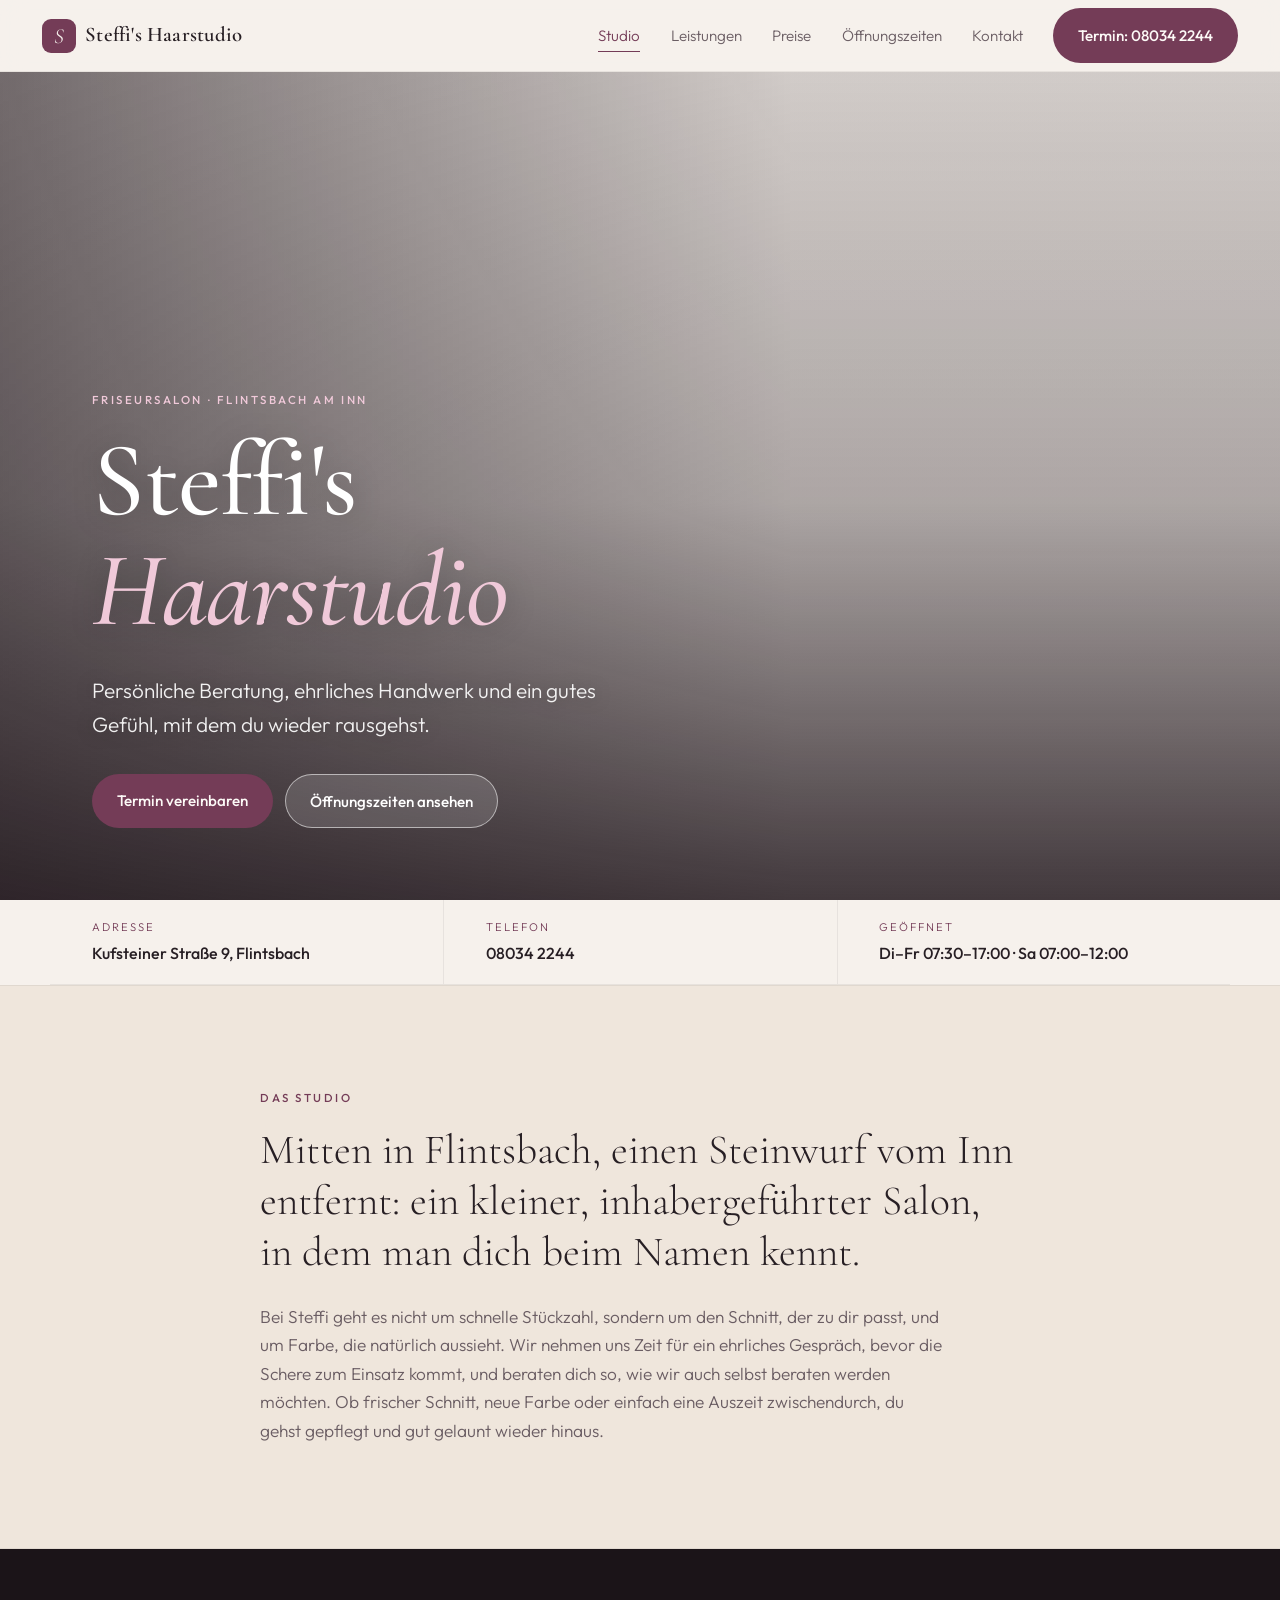
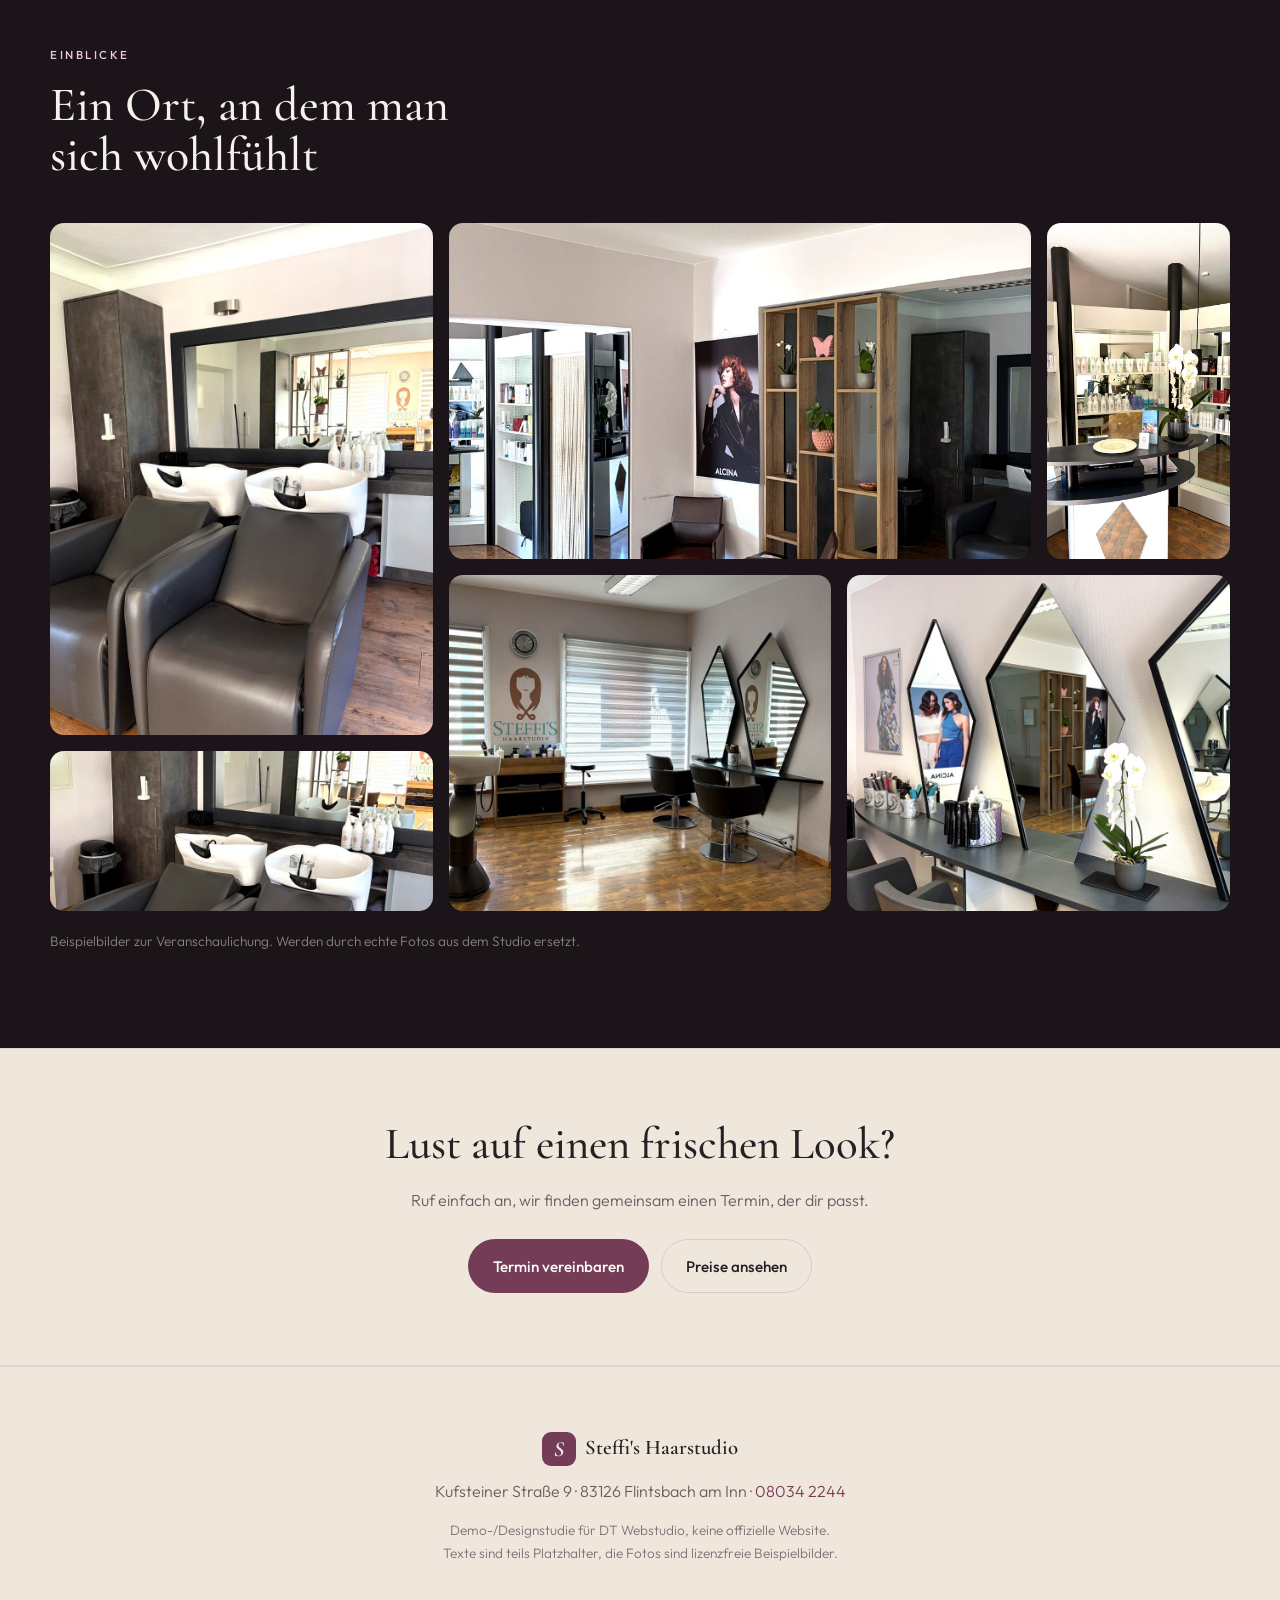
==== commit 2b1735ec: "Echte Salonfotos einbauen + KI-Frisuren als Inspiration - Startseite: Hero-Film und Bento-Galerie nu" ====
--- a/index.html
+++ b/index.html
@@ -60,9 +60,9 @@
   <!-- HERO (Cinematic Foto-Montage) -->
   <section class="hero">
     <div class="hero__media" aria-hidden="true">
-      <img class="hero__slide" src="https://images.unsplash.com/photo-1560066984-138dadb4c035?auto=format&fit=crop&w=1600&q=70" alt="" fetchpriority="high" />
-      <img class="hero__slide" src="https://images.unsplash.com/photo-1633681926022-84c23e8cb2d6?auto=format&fit=crop&w=1600&q=70" alt="" loading="lazy" />
-      <img class="hero__slide" src="https://images.unsplash.com/photo-1562322140-8baeececf3df?auto=format&fit=crop&w=1600&q=70" alt="" loading="lazy" />
+      <img class="hero__slide" src="img/salon-9090.jpg" alt="" fetchpriority="high" />
+      <img class="hero__slide" src="img/salon-9102.jpg" alt="" loading="lazy" />
+      <img class="hero__slide" src="img/salon-9095.jpg" alt="" loading="lazy" />
       <div class="hero__scrim"></div>
     </div>
     <div class="hero__content">
@@ -119,22 +119,22 @@
       </header>
       <div class="bento reveal">
         <figure class="bento__item bento__item--a">
-          <img src="https://images.unsplash.com/photo-1521590832167-7bcbfaa6381f?auto=format&fit=crop&w=900&q=72" loading="lazy" alt="Friseurstuhl am Spiegel im Studio" />
+          <img src="img/salon-9086.jpg" loading="lazy" alt="Styling-Platz mit großem Spiegel und Ledersessel" />
         </figure>
         <figure class="bento__item bento__item--b">
-          <img src="https://images.unsplash.com/photo-1633681926022-84c23e8cb2d6?auto=format&fit=crop&w=1100&q=72" loading="lazy" alt="Heller, moderner Salonbereich mit Spiegeln" />
+          <img src="img/salon-9091.jpg" loading="lazy" alt="Blick durch den Salon mit Holzboden" />
         </figure>
         <figure class="bento__item bento__item--c">
-          <img src="https://images.unsplash.com/photo-1492106087820-71f1a00d2b11?auto=format&fit=crop&w=700&q=72" loading="lazy" alt="Frisch gepflegtes Haar in sanftem Flieder" />
+          <img src="img/salon-9094.jpg" loading="lazy" alt="Produktregal mit Pflegeprodukten" />
         </figure>
         <figure class="bento__item bento__item--d">
-          <img src="https://images.unsplash.com/photo-1580618672591-eb180b1a973f?auto=format&fit=crop&w=800&q=72" loading="lazy" alt="Haarfarbe wird sorgfältig aufgetragen" />
+          <img src="img/salon-9097.jpg" loading="lazy" alt="Sitzbereich mit Tageslicht" />
         </figure>
         <figure class="bento__item bento__item--e">
-          <img src="https://images.unsplash.com/photo-1560066984-138dadb4c035?auto=format&fit=crop&w=1100&q=72" loading="lazy" alt="Salon mit mehreren Stühlen an großen Fenstern" />
+          <img src="img/salon-9089.jpg" loading="lazy" alt="Asymmetrische Designspiegel mit Konsole" />
         </figure>
         <figure class="bento__item bento__item--f">
-          <img src="https://images.unsplash.com/photo-1562322140-8baeececf3df?auto=format&fit=crop&w=700&q=72" loading="lazy" alt="Friseurin föhnt und stylt die Haare einer Kundin" />
+          <img src="img/salon-9087.jpg" loading="lazy" alt="Styling-Bereich mit Spiegeln" />
         </figure>
       </div>
       <p class="showcase__note">Beispielbilder zur Veranschaulichung. Werden durch echte Fotos aus dem Studio ersetzt.</p>
--- a/style.css
+++ b/style.css
@@ -528,3 +528,18 @@
   }
   .bento__item { grid-area: auto; }
 }
+
+/* ============================================================
+   LOOKS / INSPIRATION (KI-generierte Beispiel-Looks)
+   ============================================================ */
+.looks { background: var(--paper-2); border-top: 1px solid var(--line-soft); }
+.looks__inner { max-width: var(--maxw); margin: 0 auto; padding: clamp(3rem, 7vw, 5.5rem) clamp(1.1rem, 4vw, 2.6rem); }
+.looks__head { max-width: 620px; margin-bottom: clamp(1.8rem, 4vw, 2.6rem); }
+.looks__head h2 { font-size: clamp(1.9rem, 4.5vw, 2.8rem); margin: .2rem 0 .8rem; }
+.looks__head p { color: var(--ink-soft); }
+.looks__grid { display: grid; grid-template-columns: repeat(4, 1fr); gap: clamp(.8rem, 2vw, 1.4rem); }
+.look { margin: 0; }
+.look img { width: 100%; aspect-ratio: 3 / 4; object-fit: cover; border-radius: var(--radius); display: block; }
+.look figcaption { margin-top: .7rem; font-size: .98rem; color: var(--ink); }
+.looks__note { margin-top: 1.2rem; font-size: .85rem; color: var(--ink-soft); opacity: .8; }
+@media (max-width: 760px) { .looks__grid { grid-template-columns: 1fr 1fr; } }
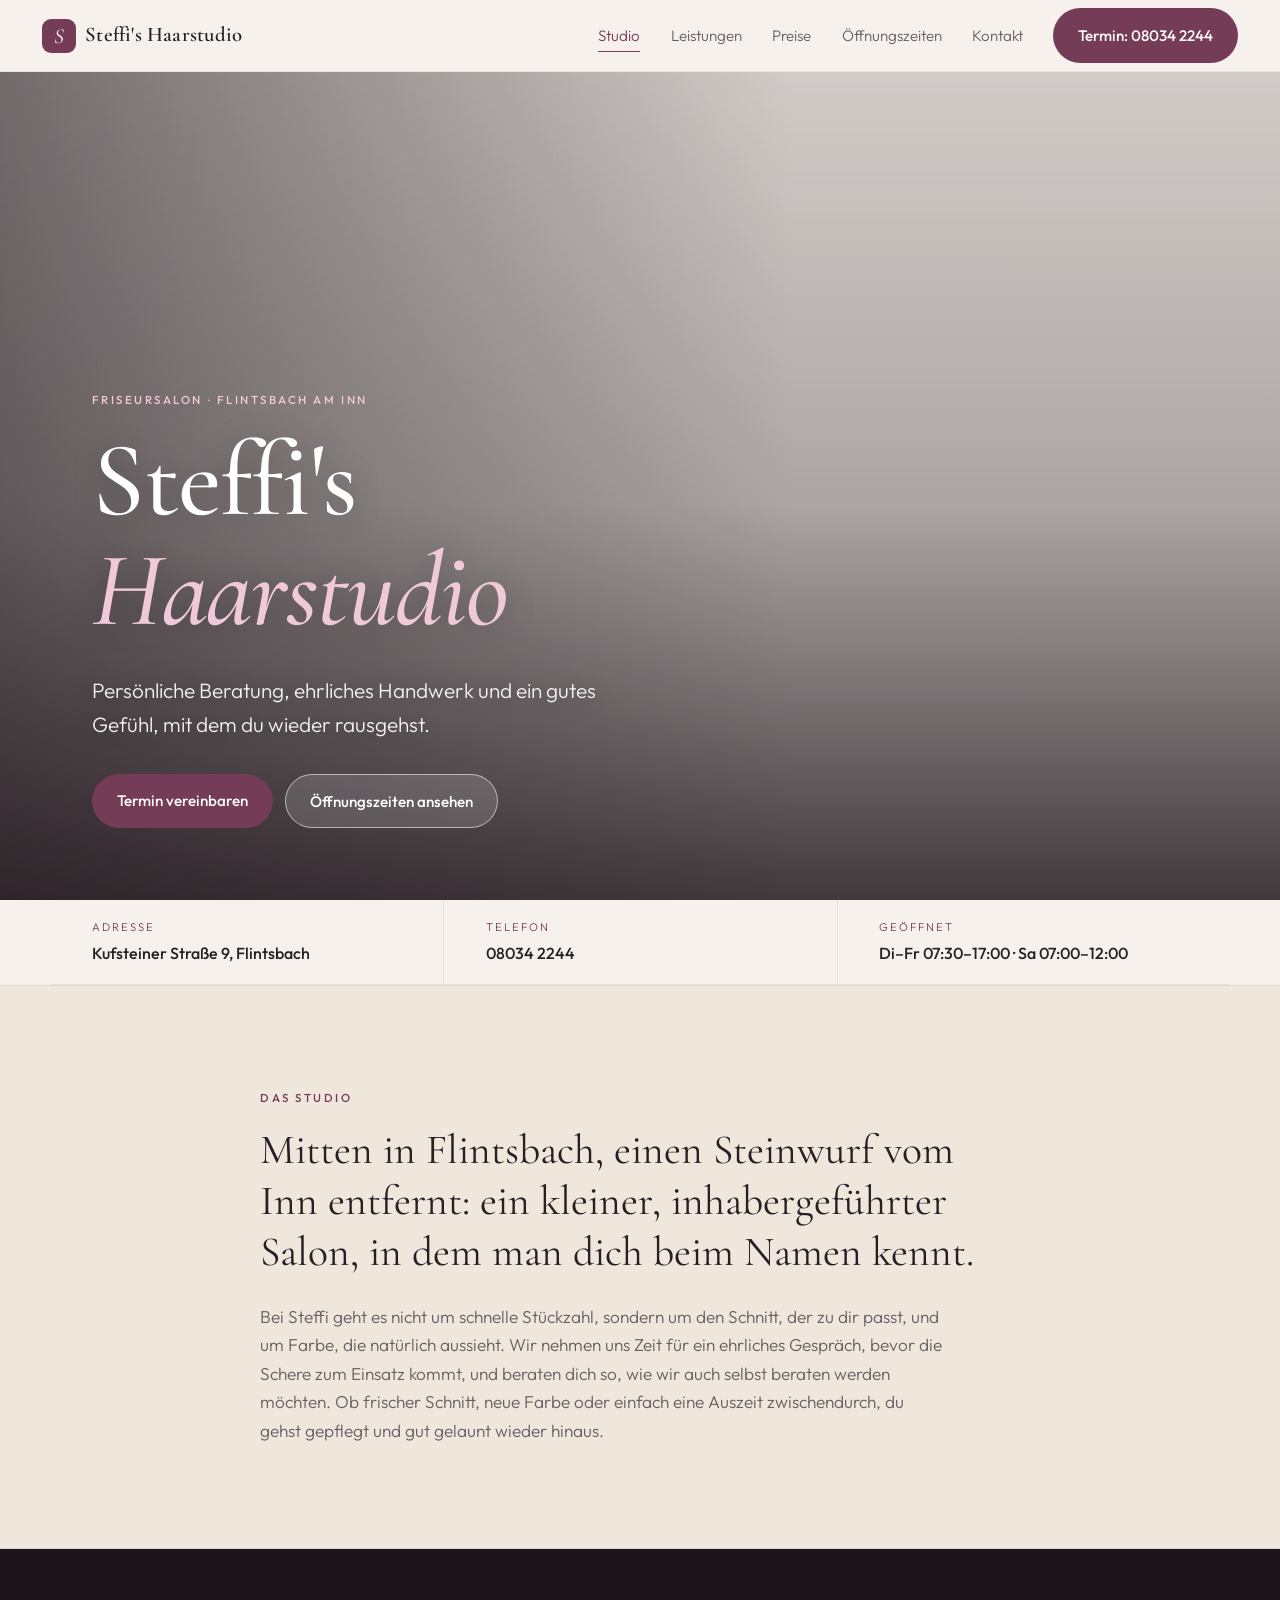
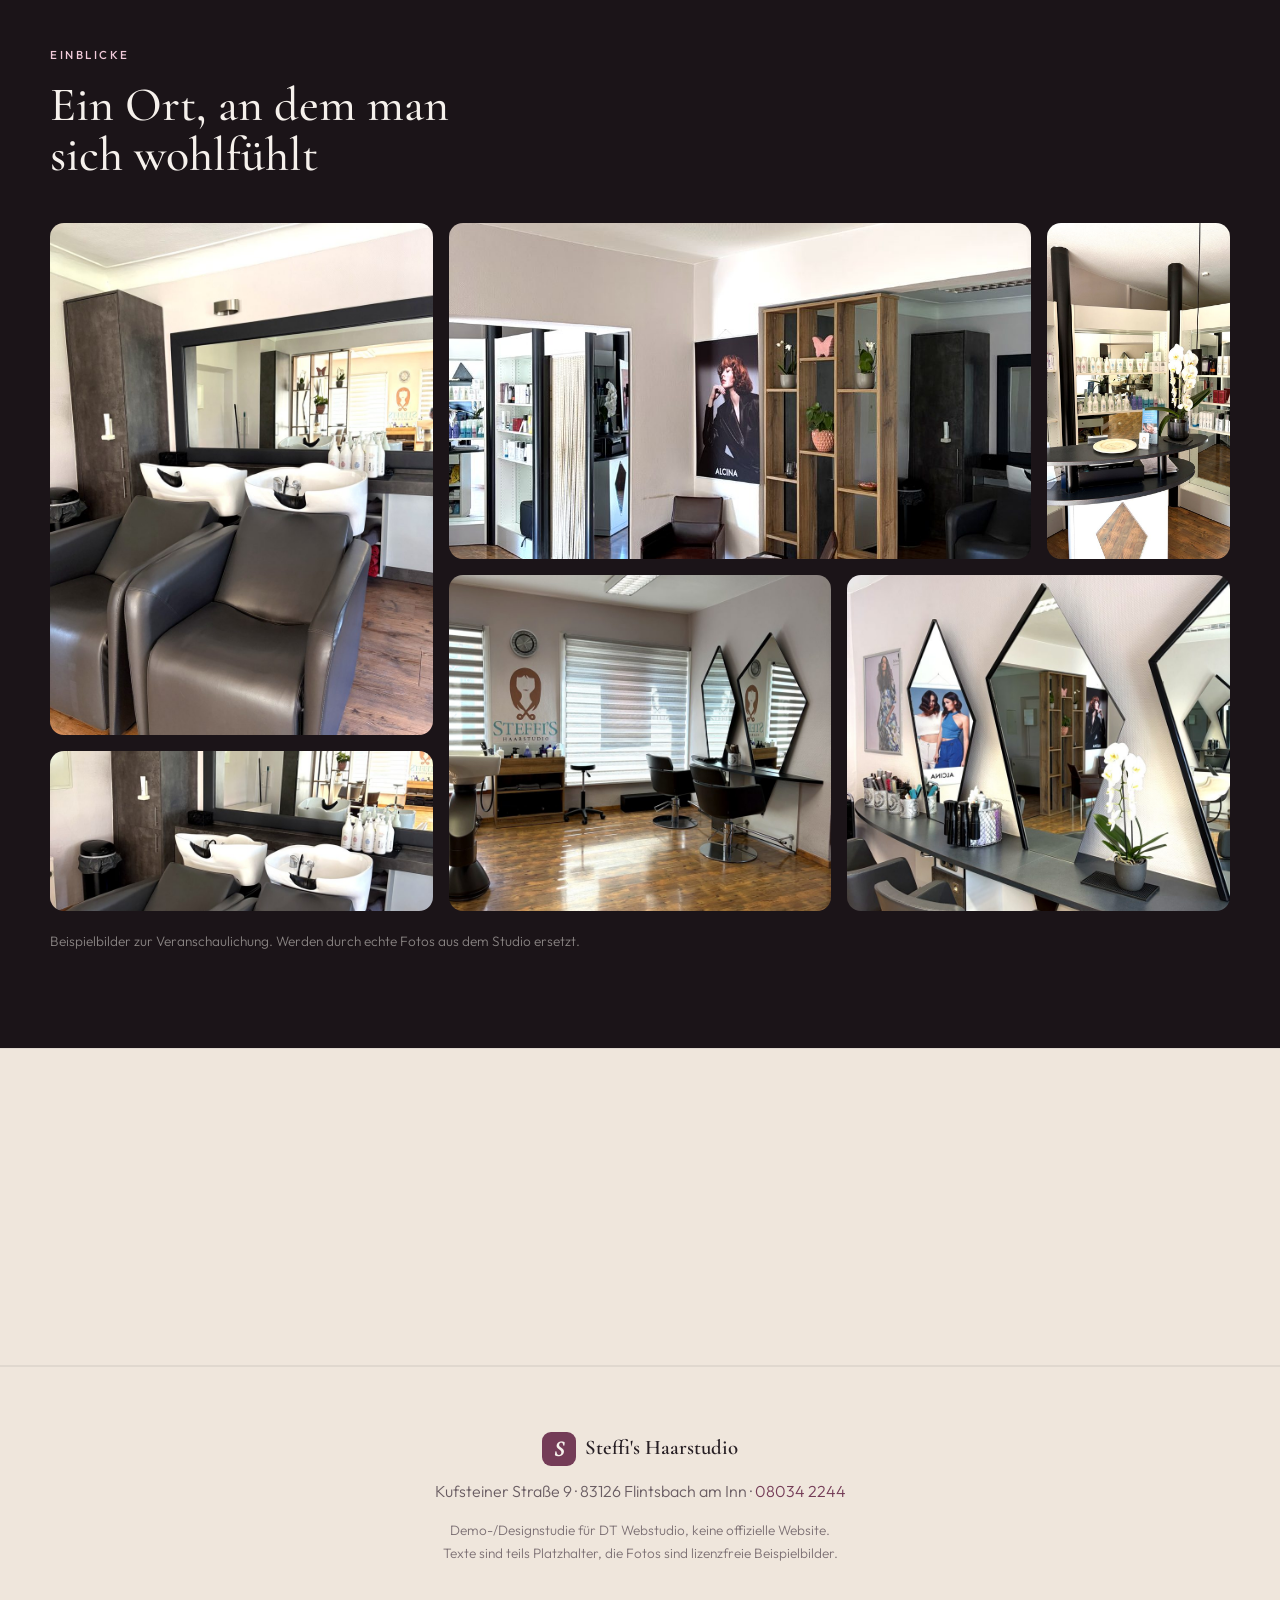
==== commit 094d5251: "DSGVO: Google Fonts lokal einbinden + Google Maps 2-Klick-Loesung - Fonts (Cormorant Garamond + Outf" ====
--- a/index.html
+++ b/index.html
@@ -11,9 +11,7 @@
   <meta property="og:title" content="Steffi's Haarstudio · Friseur in Flintsbach am Inn" />
   <meta property="og:description" content="Inhabergeführter Friseursalon in Flintsbach am Inn. Schnitt, Farbe, Pflege. Kufsteiner Straße 9." />
   <meta property="og:locale" content="de_DE" />
-  <link rel="preconnect" href="https://fonts.googleapis.com" />
-  <link rel="preconnect" href="https://fonts.gstatic.com" crossorigin />
-  <link href="https://fonts.googleapis.com/css2?family=Cormorant+Garamond:ital,wght@0,400;0,500;0,600;1,400;1,500&family=Outfit:wght@300;400;500;600&display=swap" rel="stylesheet" />
+  <link rel="stylesheet" href="fonts/fonts.css" />
   <link rel="stylesheet" href="style.css" />
   <script type="application/ld+json">
   {
--- a/fonts/fonts.css
+++ b/fonts/fonts.css
@@ -0,0 +1,53 @@
+/* Cormorant Garamond – normal */
+@font-face {
+  font-family: 'Cormorant Garamond';
+  font-style: normal;
+  font-weight: 400 600;
+  font-display: swap;
+  src: url('cormorant-normal-latin-ext.woff2') format('woff2');
+  unicode-range: U+0100-02BA, U+02BD-02C5, U+02C7-02CC, U+02CE-02D7, U+02DD-02FF, U+0304, U+0308, U+0329, U+1D00-1DBF, U+1E00-1E9F, U+1EF2-1EFF, U+2020, U+20A0-20AB, U+20AD-20C0, U+2113, U+2C60-2C7F, U+A720-A7FF;
+}
+@font-face {
+  font-family: 'Cormorant Garamond';
+  font-style: normal;
+  font-weight: 400 600;
+  font-display: swap;
+  src: url('cormorant-normal-latin.woff2') format('woff2');
+  unicode-range: U+0000-00FF, U+0131, U+0152-0153, U+02BB-02BC, U+02C6, U+02DA, U+02DC, U+0304, U+0308, U+0329, U+2000-206F, U+20AC, U+2122, U+2191, U+2193, U+2212, U+2215, U+FEFF, U+FFFD;
+}
+
+/* Cormorant Garamond – italic */
+@font-face {
+  font-family: 'Cormorant Garamond';
+  font-style: italic;
+  font-weight: 400 500;
+  font-display: swap;
+  src: url('cormorant-italic-latin-ext.woff2') format('woff2');
+  unicode-range: U+0100-02BA, U+02BD-02C5, U+02C7-02CC, U+02CE-02D7, U+02DD-02FF, U+0304, U+0308, U+0329, U+1D00-1DBF, U+1E00-1E9F, U+1EF2-1EFF, U+2020, U+20A0-20AB, U+20AD-20C0, U+2113, U+2C60-2C7F, U+A720-A7FF;
+}
+@font-face {
+  font-family: 'Cormorant Garamond';
+  font-style: italic;
+  font-weight: 400 500;
+  font-display: swap;
+  src: url('cormorant-italic-latin.woff2') format('woff2');
+  unicode-range: U+0000-00FF, U+0131, U+0152-0153, U+02BB-02BC, U+02C6, U+02DA, U+02DC, U+0304, U+0308, U+0329, U+2000-206F, U+20AC, U+2122, U+2191, U+2193, U+2212, U+2215, U+FEFF, U+FFFD;
+}
+
+/* Outfit */
+@font-face {
+  font-family: 'Outfit';
+  font-style: normal;
+  font-weight: 300 600;
+  font-display: swap;
+  src: url('outfit-latin-ext.woff2') format('woff2');
+  unicode-range: U+0100-02BA, U+02BD-02C5, U+02C7-02CC, U+02CE-02D7, U+02DD-02FF, U+0304, U+0308, U+0329, U+1D00-1DBF, U+1E00-1E9F, U+1EF2-1EFF, U+2020, U+20A0-20AB, U+20AD-20C0, U+2113, U+2C60-2C7F, U+A720-A7FF;
+}
+@font-face {
+  font-family: 'Outfit';
+  font-style: normal;
+  font-weight: 300 600;
+  font-display: swap;
+  src: url('outfit-latin.woff2') format('woff2');
+  unicode-range: U+0000-00FF, U+0131, U+0152-0153, U+02BB-02BC, U+02C6, U+02DA, U+02DC, U+0304, U+0308, U+0329, U+2000-206F, U+20AC, U+2122, U+2191, U+2193, U+2212, U+2215, U+FEFF, U+FFFD;
+}
--- a/style.css
+++ b/style.css
@@ -374,8 +374,12 @@
 .contact__row a { color: var(--plum); text-decoration: none; }
 .contact__row a:hover { text-decoration: underline; }
 .contact__actions { display: flex; flex-wrap: wrap; gap: .8rem; margin-top: 1.8rem; }
-.contact__map { border-radius: var(--radius); overflow: hidden; border: 1px solid var(--line); box-shadow: 0 24px 60px -40px rgba(90,44,67,0.5); }
+.contact__map { border-radius: var(--radius); overflow: hidden; border: 1px solid var(--line); box-shadow: 0 24px 60px -40px rgba(90,44,67,0.5); min-height: 360px; display: flex; }
 .contact__map iframe { width: 100%; height: 100%; min-height: 360px; border: 0; display: block; filter: grayscale(0.25) contrast(1.02); }
+.map-consent { display: flex; align-items: center; justify-content: center; width: 100%; background: var(--paper-2); }
+.map-consent__inner { text-align: center; padding: 2.4rem 2rem; max-width: 320px; }
+.map-consent__icon { font-size: 2.4rem; margin: 0 0 .8rem; }
+.map-consent__text { font-size: .92rem; color: var(--ink-soft); margin-bottom: 1.4rem; line-height: 1.5; }
 
 /* ============================================================
    FOOTER
@@ -537,9 +541,15 @@
 .looks__head { max-width: 620px; margin-bottom: clamp(1.8rem, 4vw, 2.6rem); }
 .looks__head h2 { font-size: clamp(1.9rem, 4.5vw, 2.8rem); margin: .2rem 0 .8rem; }
 .looks__head p { color: var(--ink-soft); }
-.looks__grid { display: grid; grid-template-columns: repeat(4, 1fr); gap: clamp(.8rem, 2vw, 1.4rem); }
+.looks__grid { display: grid; grid-template-columns: repeat(6, 1fr); gap: clamp(.8rem, 1.6vw, 1.3rem); align-items: start; }
 .look { margin: 0; }
-.look img { width: 100%; aspect-ratio: 3 / 4; object-fit: cover; border-radius: var(--radius); display: block; }
-.look figcaption { margin-top: .7rem; font-size: .98rem; color: var(--ink); }
-.looks__note { margin-top: 1.2rem; font-size: .85rem; color: var(--ink-soft); opacity: .8; }
-@media (max-width: 760px) { .looks__grid { grid-template-columns: 1fr 1fr; } }
+.look:nth-child(even) { transform: translateY(34px); }
+.look img { width: 100%; aspect-ratio: 4 / 5; object-fit: cover; border-radius: var(--radius); display: block; }
+.looks__note { margin-top: 2.6rem; font-size: .85rem; color: var(--ink-soft); opacity: .8; }
+@media (max-width: 900px) {
+  .looks__grid { grid-template-columns: repeat(3, 1fr); }
+  .look:nth-child(even) { transform: none; }
+}
+@media (max-width: 560px) {
+  .looks__grid { grid-template-columns: repeat(2, 1fr); gap: 1rem; }
+}
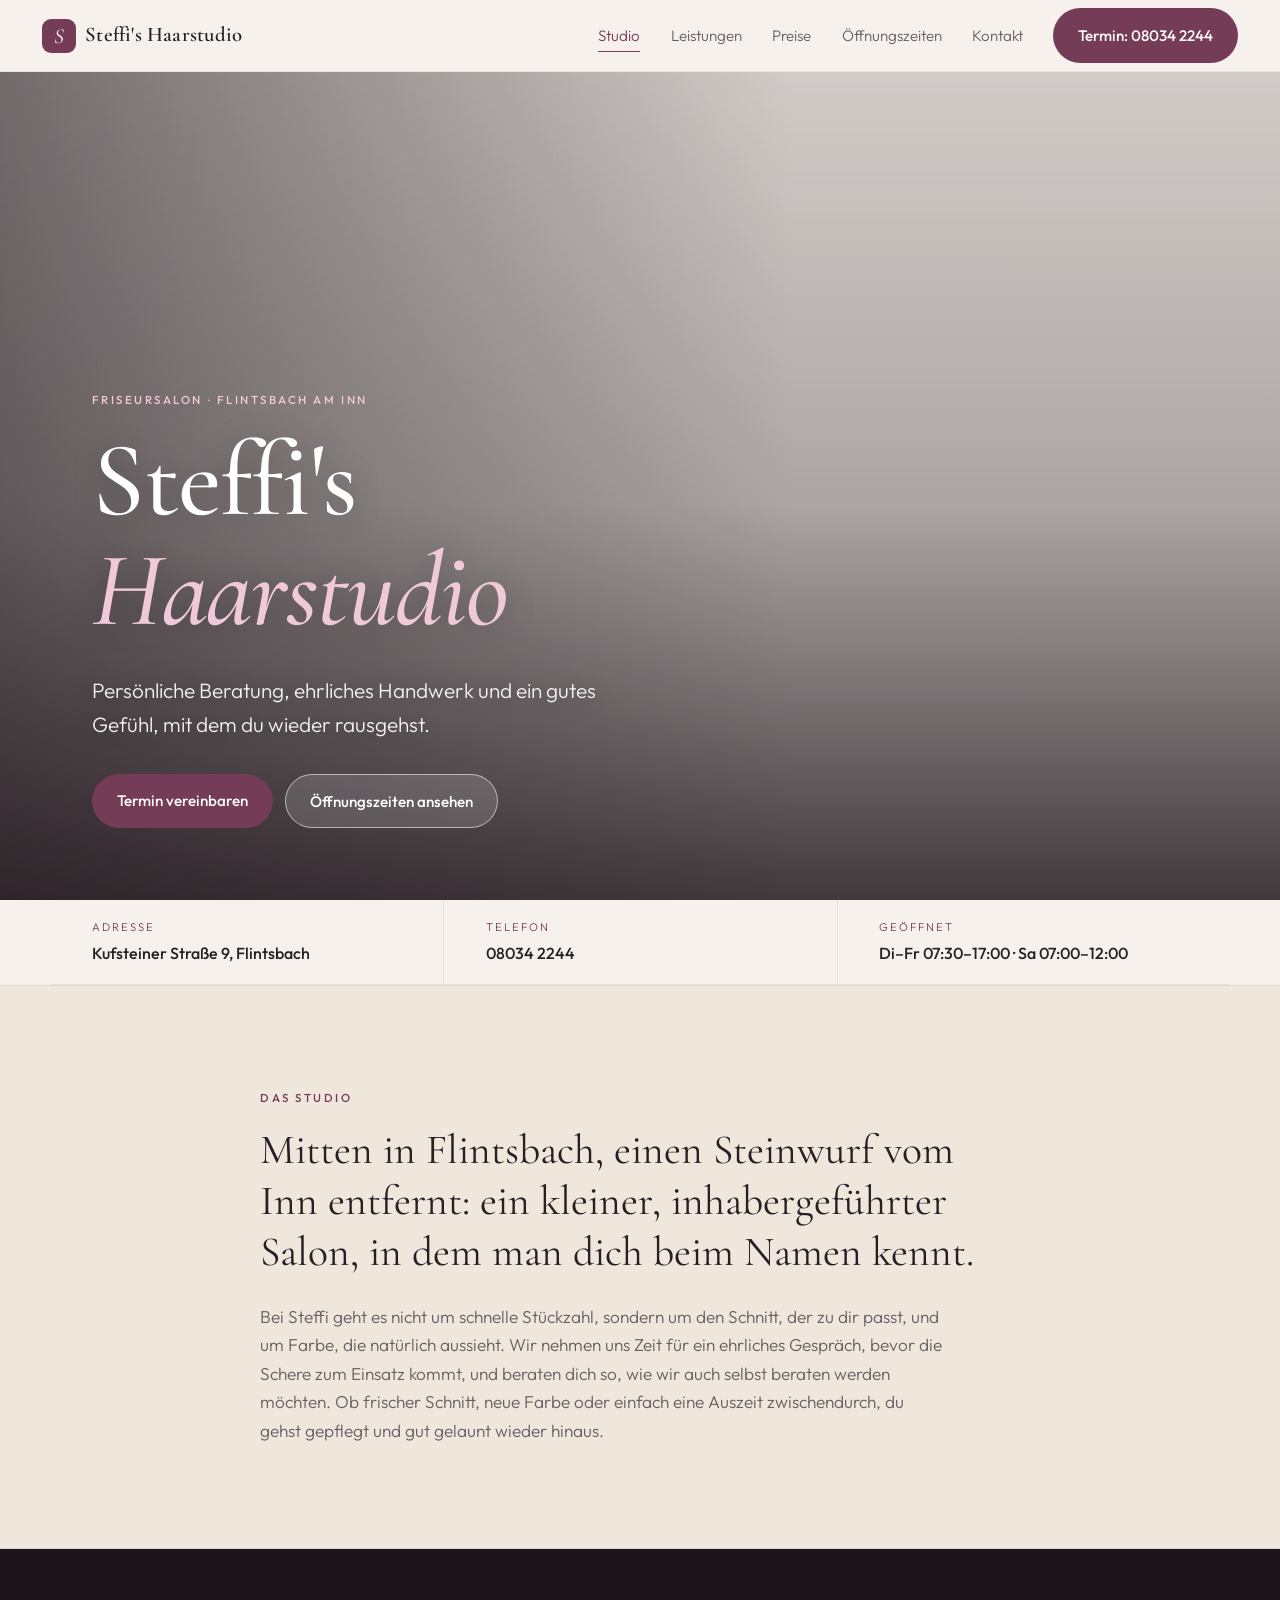
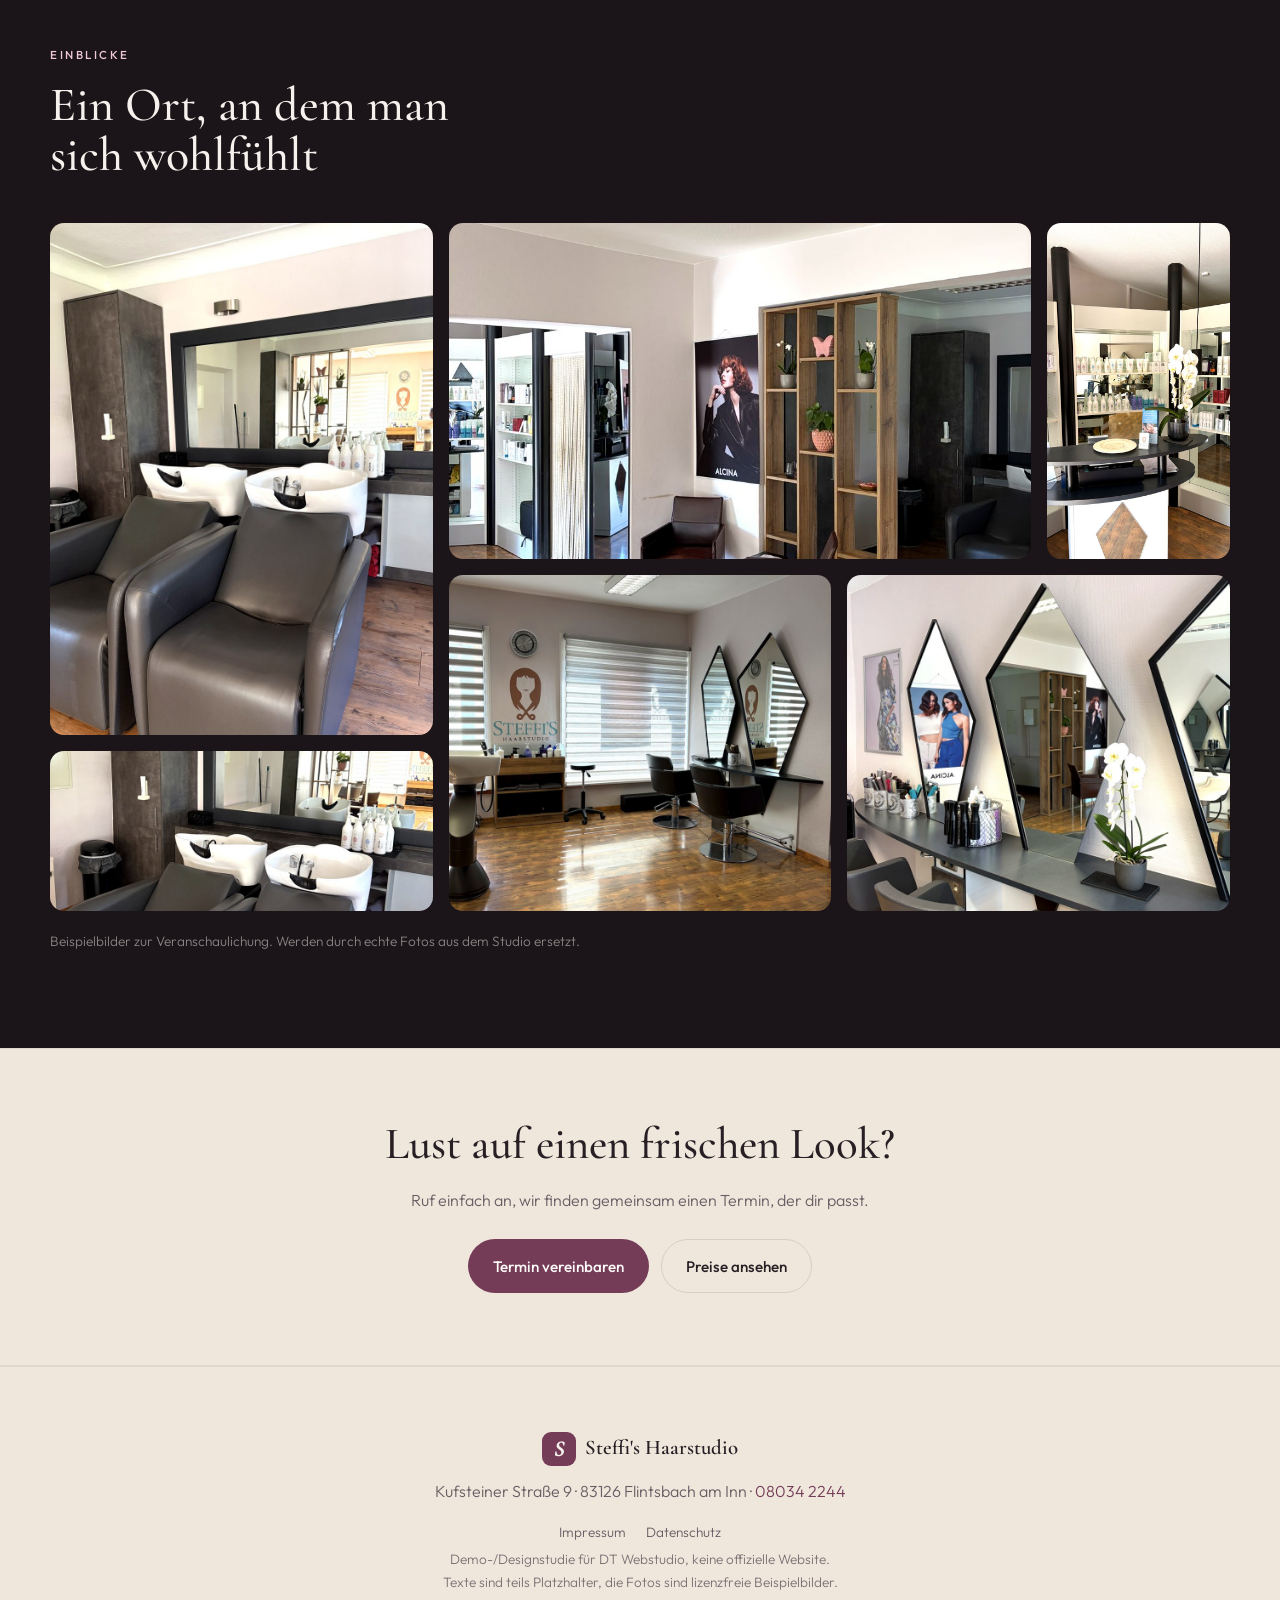
==== commit 7f9028a8: "Impressum und Datenschutzerklärung ergänzt, in Footer aller Seiten verlinkt Rechtstexte aus eRecht24" ====
--- a/index.html
+++ b/index.html
@@ -160,6 +160,10 @@
       <span>Steffi's Haarstudio</span>
     </div>
     <p class="footer__addr">Kufsteiner Straße 9 · 83126 Flintsbach am Inn · <a href="tel:+4980342244">08034 2244</a></p>
+    <p class="footer__links">
+      <a href="impressum.html">Impressum</a>
+      <a href="datenschutz.html">Datenschutz</a>
+    </p>
     <p class="footer__legal">
       Demo-/Designstudie für DT&nbsp;Webstudio, keine offizielle Website.
       Texte sind teils Platzhalter, die Fotos sind lizenzfreie Beispielbilder.
--- a/style.css
+++ b/style.css
@@ -394,6 +394,24 @@
 .footer__addr { color: var(--ink-soft); margin-bottom: .9rem; }
 .footer__addr a { color: var(--plum); text-decoration: none; }
 .footer__legal { font-size: .85rem; color: var(--ink-soft); max-width: 46ch; margin: 0 auto; opacity: .85; }
+.footer__links { display: flex; justify-content: center; gap: 1.2rem; margin: 1rem 0 .3rem; font-size: .85rem; }
+.footer__links a { color: var(--ink-soft); text-decoration: none; }
+.footer__links a:hover { color: var(--plum); text-decoration: underline; }
+
+/* ============================================================
+   RECHTLICHES (Impressum / Datenschutz)
+   ============================================================ */
+.legal { max-width: 740px; margin: 0 auto; padding: 0 clamp(1.1rem, 4vw, 2.6rem) clamp(3.5rem, 8vw, 6rem); }
+.legal h2 { font-size: clamp(1.4rem, 3vw, 1.75rem); margin: 2.4rem 0 .9rem; }
+.legal h2:first-child { margin-top: 0; }
+.legal h3 { font-family: var(--sans); font-size: 1.05rem; font-weight: 600; margin: 1.6rem 0 .5rem; }
+.legal p, .legal address, .legal li { color: var(--ink-soft); font-style: normal; line-height: 1.7; }
+.legal address { margin: 0 0 1rem; }
+.legal a { color: var(--plum); text-decoration: none; }
+.legal a:hover { text-decoration: underline; }
+.legal ul { margin: .5rem 0; padding-left: 1.2rem; }
+.legal li { margin-bottom: .5rem; }
+.legal__updated { margin-top: 2.6rem; font-size: .85rem; color: var(--ink-soft); opacity: .7; }
 
 /* ============================================================
    SCROLL-REVEAL
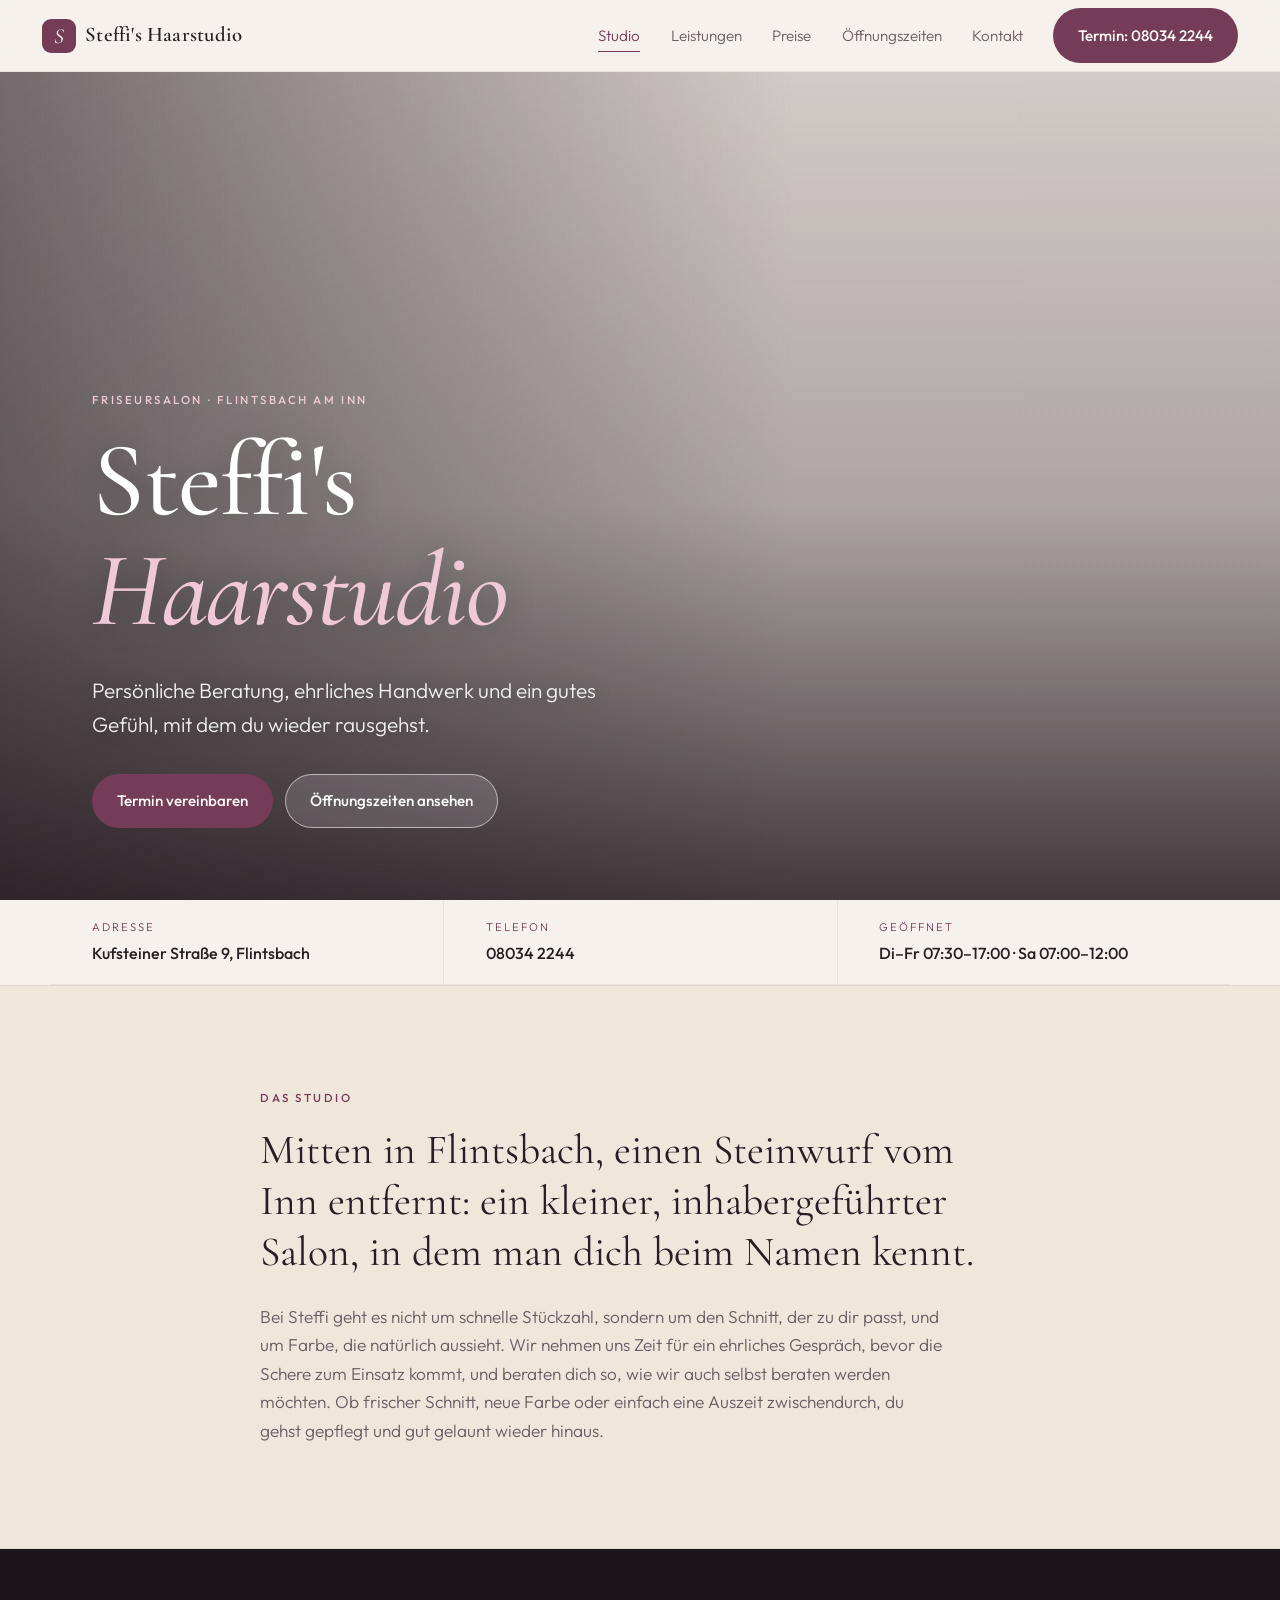
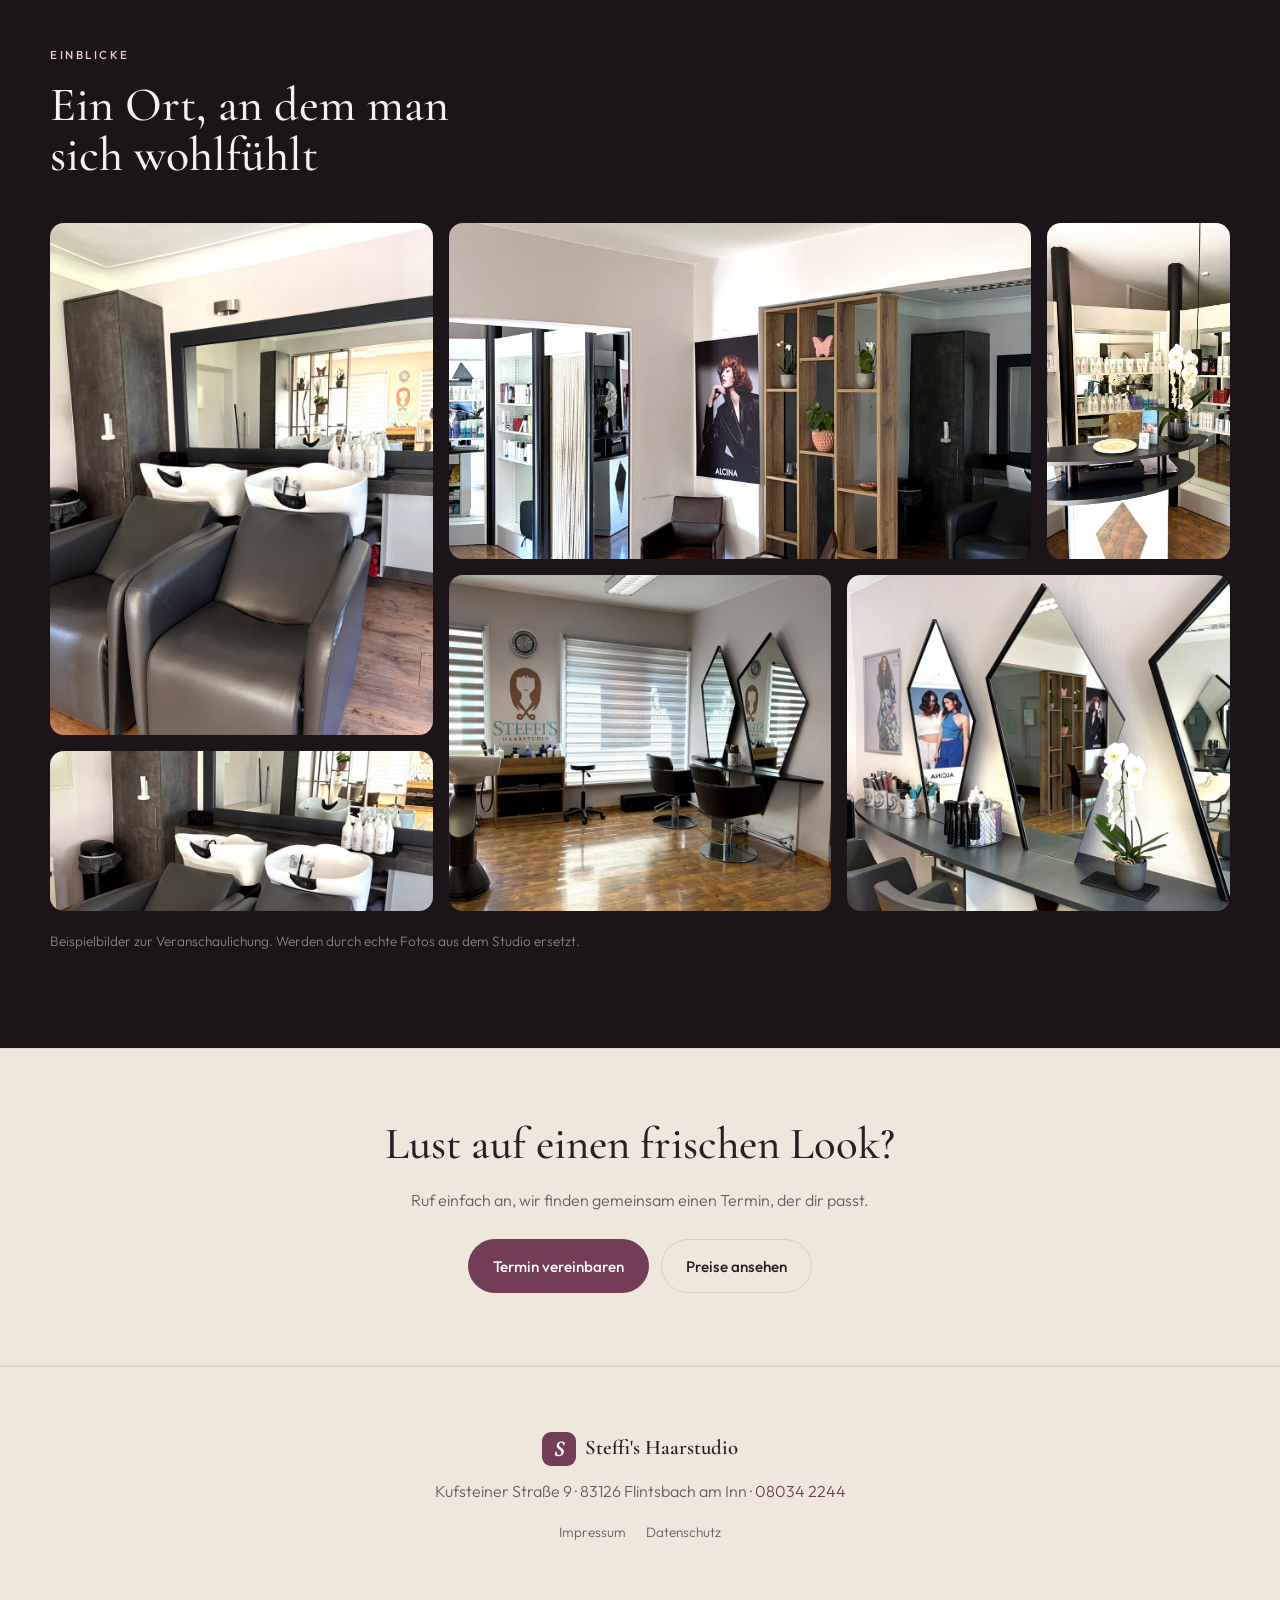
==== commit 450cfacc: "Demo-Disclaimer aus dem Footer entfernt Auf Wunsch: Hinweis "Demo-/Designstudie für DT Webstudio, ke" ====
--- a/index.html
+++ b/index.html
@@ -164,10 +164,6 @@
       <a href="impressum.html">Impressum</a>
       <a href="datenschutz.html">Datenschutz</a>
     </p>
-    <p class="footer__legal">
-      Demo-/Designstudie für DT&nbsp;Webstudio, keine offizielle Website.
-      Texte sind teils Platzhalter, die Fotos sind lizenzfreie Beispielbilder.
-    </p>
   </footer>
 
   <script src="script.js" defer></script>
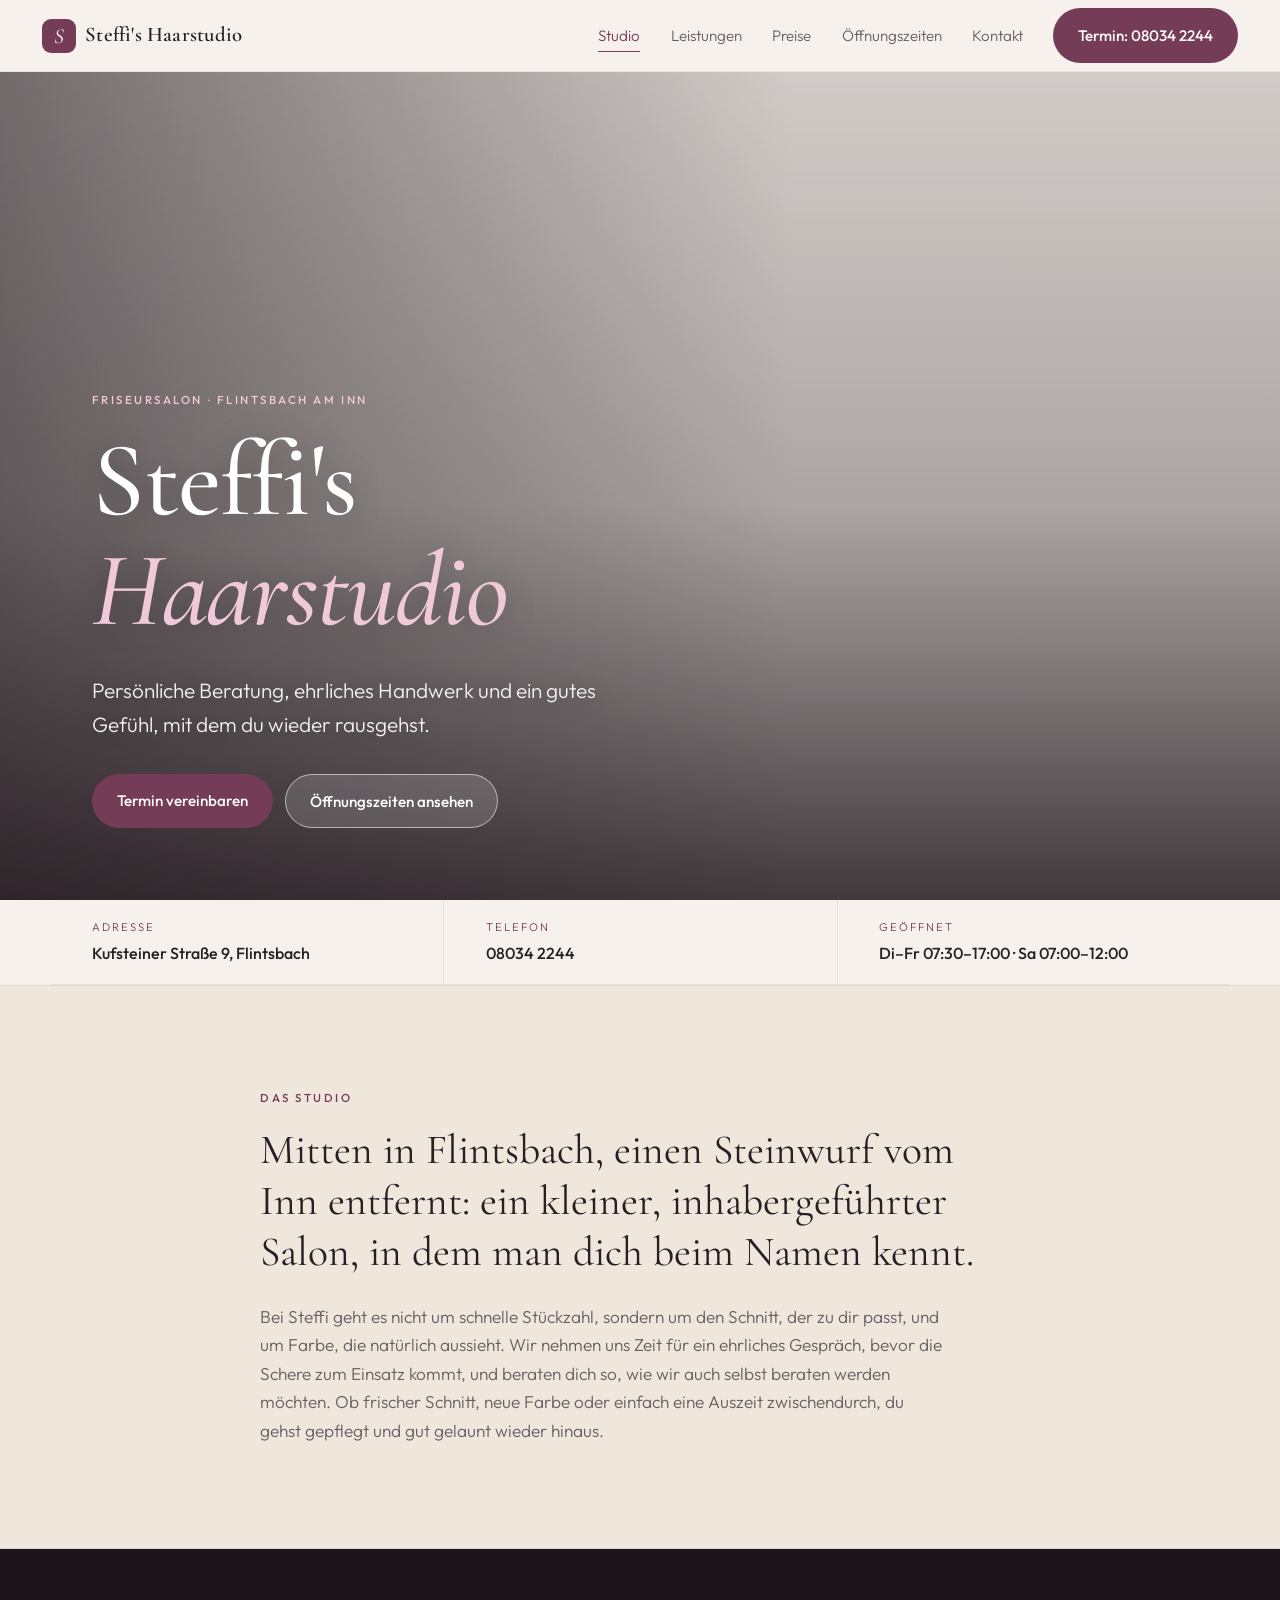
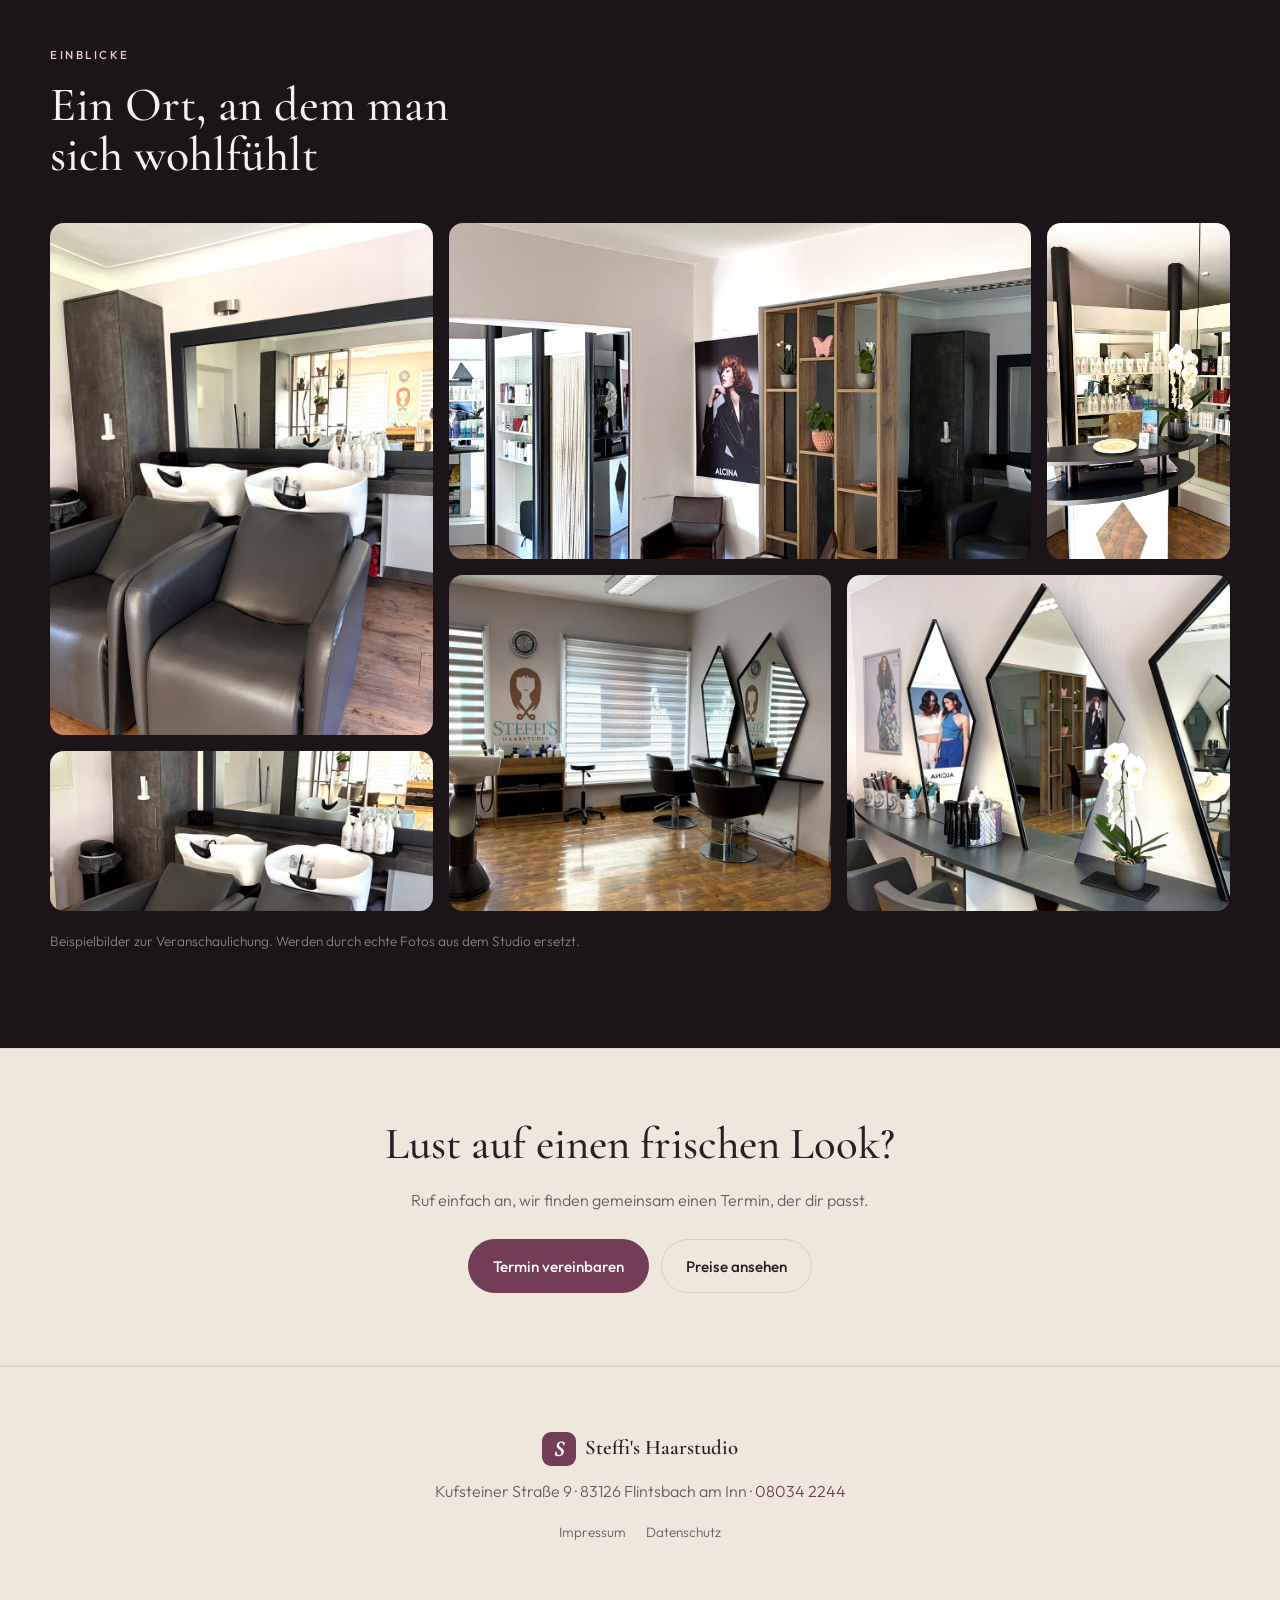
==== commit 07ad9c03: "SEO-Basics + Bild-Performance für Go-Live - canonical-Tags auf allen Seiten - Open-Graph/Twitter-Car" ====
--- a/index.html
+++ b/index.html
@@ -6,11 +6,20 @@
   <title>Steffi's Haarstudio · Friseur in Flintsbach am Inn</title>
   <meta name="description" content="Steffi's Haarstudio in Flintsbach am Inn: inhabergeführter Friseursalon für Schnitt, Farbe und Pflege. Persönliche Beratung, Kufsteiner Straße 9." />
   <meta name="theme-color" content="#743c57" />
+  <link rel="canonical" href="https://steffis-haarstudio.de/" />
   <link rel="icon" type="image/svg+xml" href="favicon.svg" />
+  <link rel="apple-touch-icon" href="apple-touch-icon.png" />
   <meta property="og:type" content="website" />
+  <meta property="og:url" content="https://steffis-haarstudio.de/" />
   <meta property="og:title" content="Steffi's Haarstudio · Friseur in Flintsbach am Inn" />
   <meta property="og:description" content="Inhabergeführter Friseursalon in Flintsbach am Inn. Schnitt, Farbe, Pflege. Kufsteiner Straße 9." />
   <meta property="og:locale" content="de_DE" />
+  <meta property="og:image" content="https://steffis-haarstudio.de/img/og-image.jpg" />
+  <meta property="og:image:width" content="1200" />
+  <meta property="og:image:height" content="630" />
+  <meta property="og:image:alt" content="Steffi's Haarstudio in Flintsbach am Inn" />
+  <meta name="twitter:card" content="summary_large_image" />
+  <link rel="preload" as="image" href="img/salon-9090.jpg" fetchpriority="high" />
   <link rel="stylesheet" href="fonts/fonts.css" />
   <link rel="stylesheet" href="style.css" />
   <script type="application/ld+json">
@@ -19,8 +28,9 @@
     "@type": "HairSalon",
     "name": "Steffi's Haarstudio",
     "description": "Inhabergeführter Friseursalon in Flintsbach am Inn. Schnitt, Farbe und Pflege für Damen, Herren und Kinder.",
-    "image": "https://steffis-haarstudio.example/favicon.svg",
-    "telephone": "+498034 2244",
+    "url": "https://steffis-haarstudio.de/",
+    "image": "https://steffis-haarstudio.de/img/og-image.jpg",
+    "telephone": "+4980342244",
     "address": { "@type": "PostalAddress", "streetAddress": "Kufsteiner Straße 9", "addressLocality": "Flintsbach am Inn", "postalCode": "83126", "addressCountry": "DE" },
     "openingHoursSpecification": [
       { "@type": "OpeningHoursSpecification", "dayOfWeek": ["Tuesday","Wednesday","Thursday","Friday"], "opens": "07:30", "closes": "17:00" },
@@ -58,9 +68,9 @@
   <!-- HERO (Cinematic Foto-Montage) -->
   <section class="hero">
     <div class="hero__media" aria-hidden="true">
-      <img class="hero__slide" src="img/salon-9090.jpg" alt="" fetchpriority="high" />
-      <img class="hero__slide" src="img/salon-9102.jpg" alt="" loading="lazy" />
-      <img class="hero__slide" src="img/salon-9095.jpg" alt="" loading="lazy" />
+      <img class="hero__slide" src="img/salon-9090.jpg" alt="" width="1200" height="1600" fetchpriority="high" />
+      <img class="hero__slide" src="img/salon-9102.jpg" alt="" width="1200" height="1600" loading="lazy" />
+      <img class="hero__slide" src="img/salon-9095.jpg" alt="" width="1200" height="1600" loading="lazy" />
       <div class="hero__scrim"></div>
     </div>
     <div class="hero__content">
@@ -117,22 +127,22 @@
       </header>
       <div class="bento reveal">
         <figure class="bento__item bento__item--a">
-          <img src="img/salon-9086.jpg" loading="lazy" alt="Styling-Platz mit großem Spiegel und Ledersessel" />
+          <img src="img/salon-9086.jpg" width="900" height="1200" loading="lazy" alt="Styling-Platz mit großem Spiegel und Ledersessel" />
         </figure>
         <figure class="bento__item bento__item--b">
-          <img src="img/salon-9091.jpg" loading="lazy" alt="Blick durch den Salon mit Holzboden" />
+          <img src="img/salon-9091.jpg" width="900" height="1200" loading="lazy" alt="Blick durch den Salon mit Holzboden" />
         </figure>
         <figure class="bento__item bento__item--c">
-          <img src="img/salon-9094.jpg" loading="lazy" alt="Produktregal mit Pflegeprodukten" />
+          <img src="img/salon-9094.jpg" width="900" height="1200" loading="lazy" alt="Produktregal mit Pflegeprodukten" />
         </figure>
         <figure class="bento__item bento__item--d">
-          <img src="img/salon-9097.jpg" loading="lazy" alt="Sitzbereich mit Tageslicht" />
+          <img src="img/salon-9097.jpg" width="900" height="1200" loading="lazy" alt="Sitzbereich mit Tageslicht" />
         </figure>
         <figure class="bento__item bento__item--e">
-          <img src="img/salon-9089.jpg" loading="lazy" alt="Asymmetrische Designspiegel mit Konsole" />
+          <img src="img/salon-9089.jpg" width="900" height="1200" loading="lazy" alt="Asymmetrische Designspiegel mit Konsole" />
         </figure>
         <figure class="bento__item bento__item--f">
-          <img src="img/salon-9087.jpg" loading="lazy" alt="Styling-Bereich mit Spiegeln" />
+          <img src="img/salon-9087.jpg" width="900" height="1200" loading="lazy" alt="Styling-Bereich mit Spiegeln" />
         </figure>
       </div>
       <p class="showcase__note">Beispielbilder zur Veranschaulichung. Werden durch echte Fotos aus dem Studio ersetzt.</p>
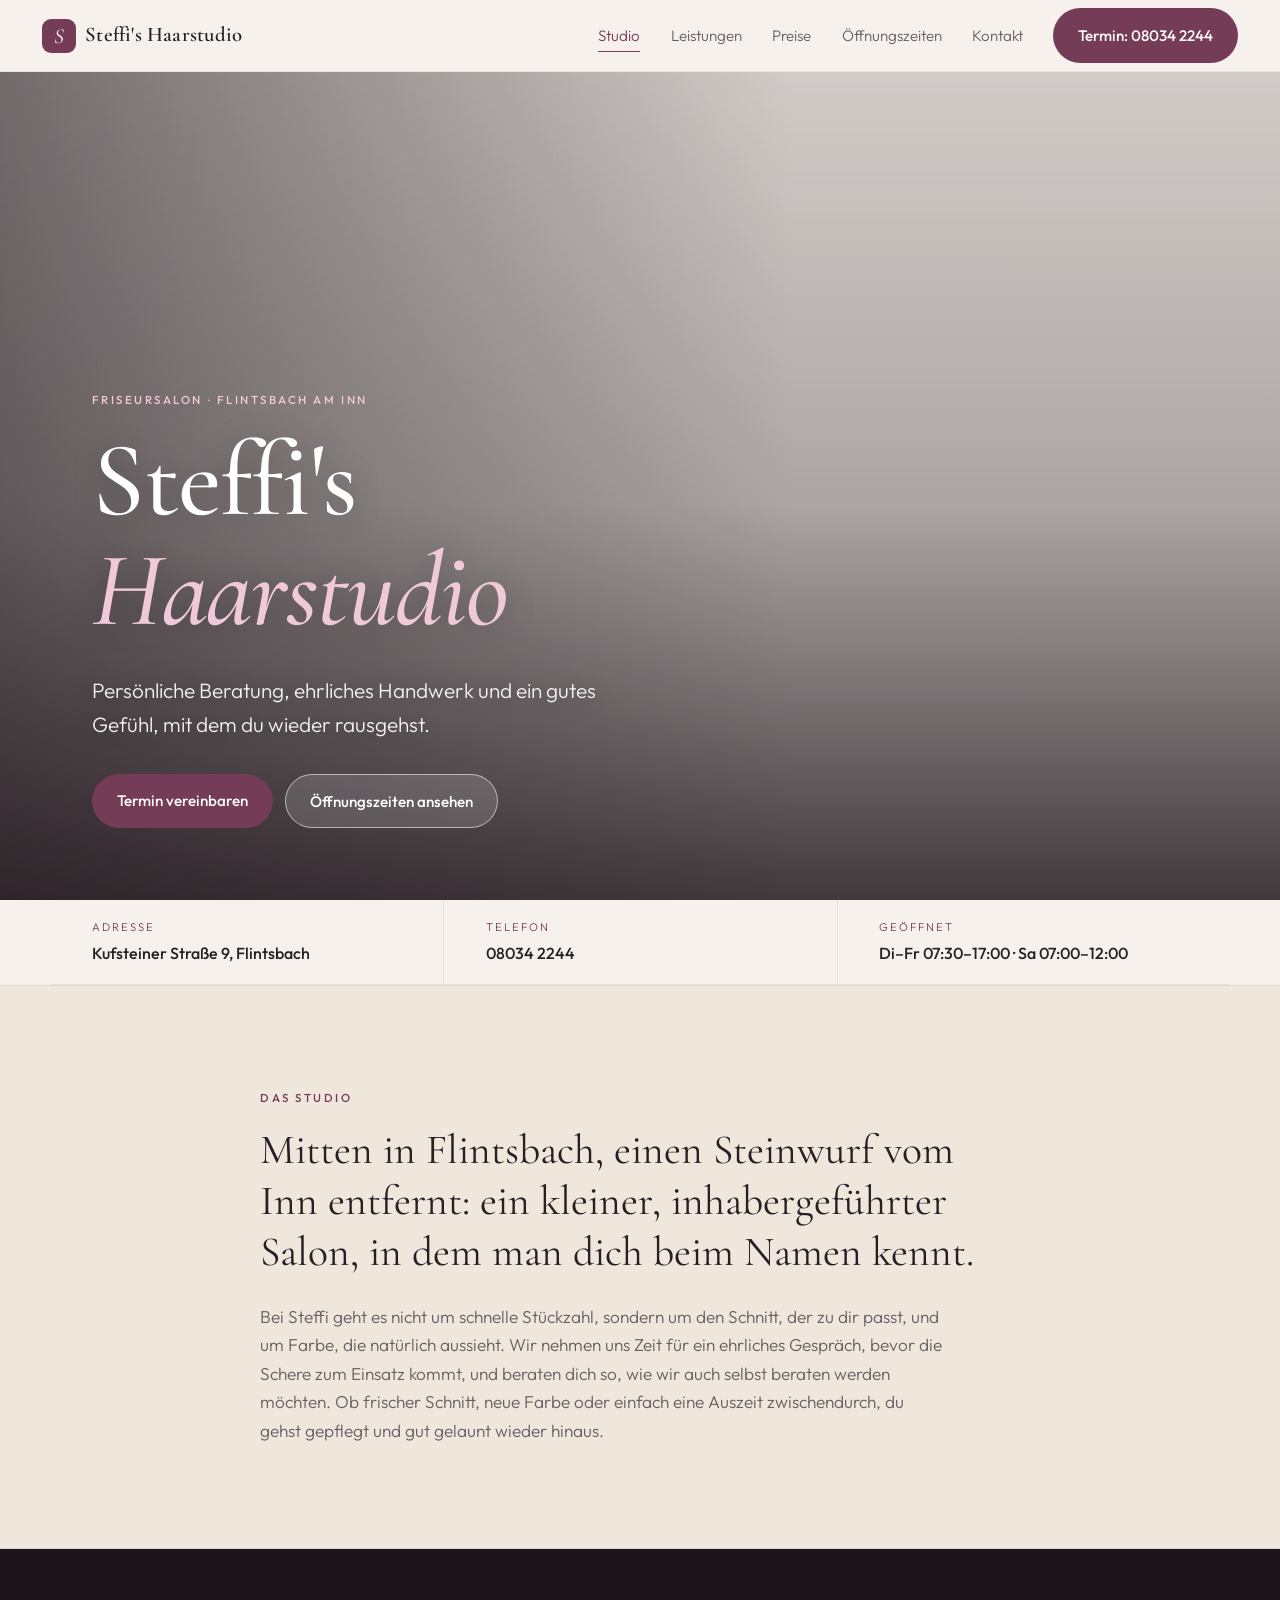
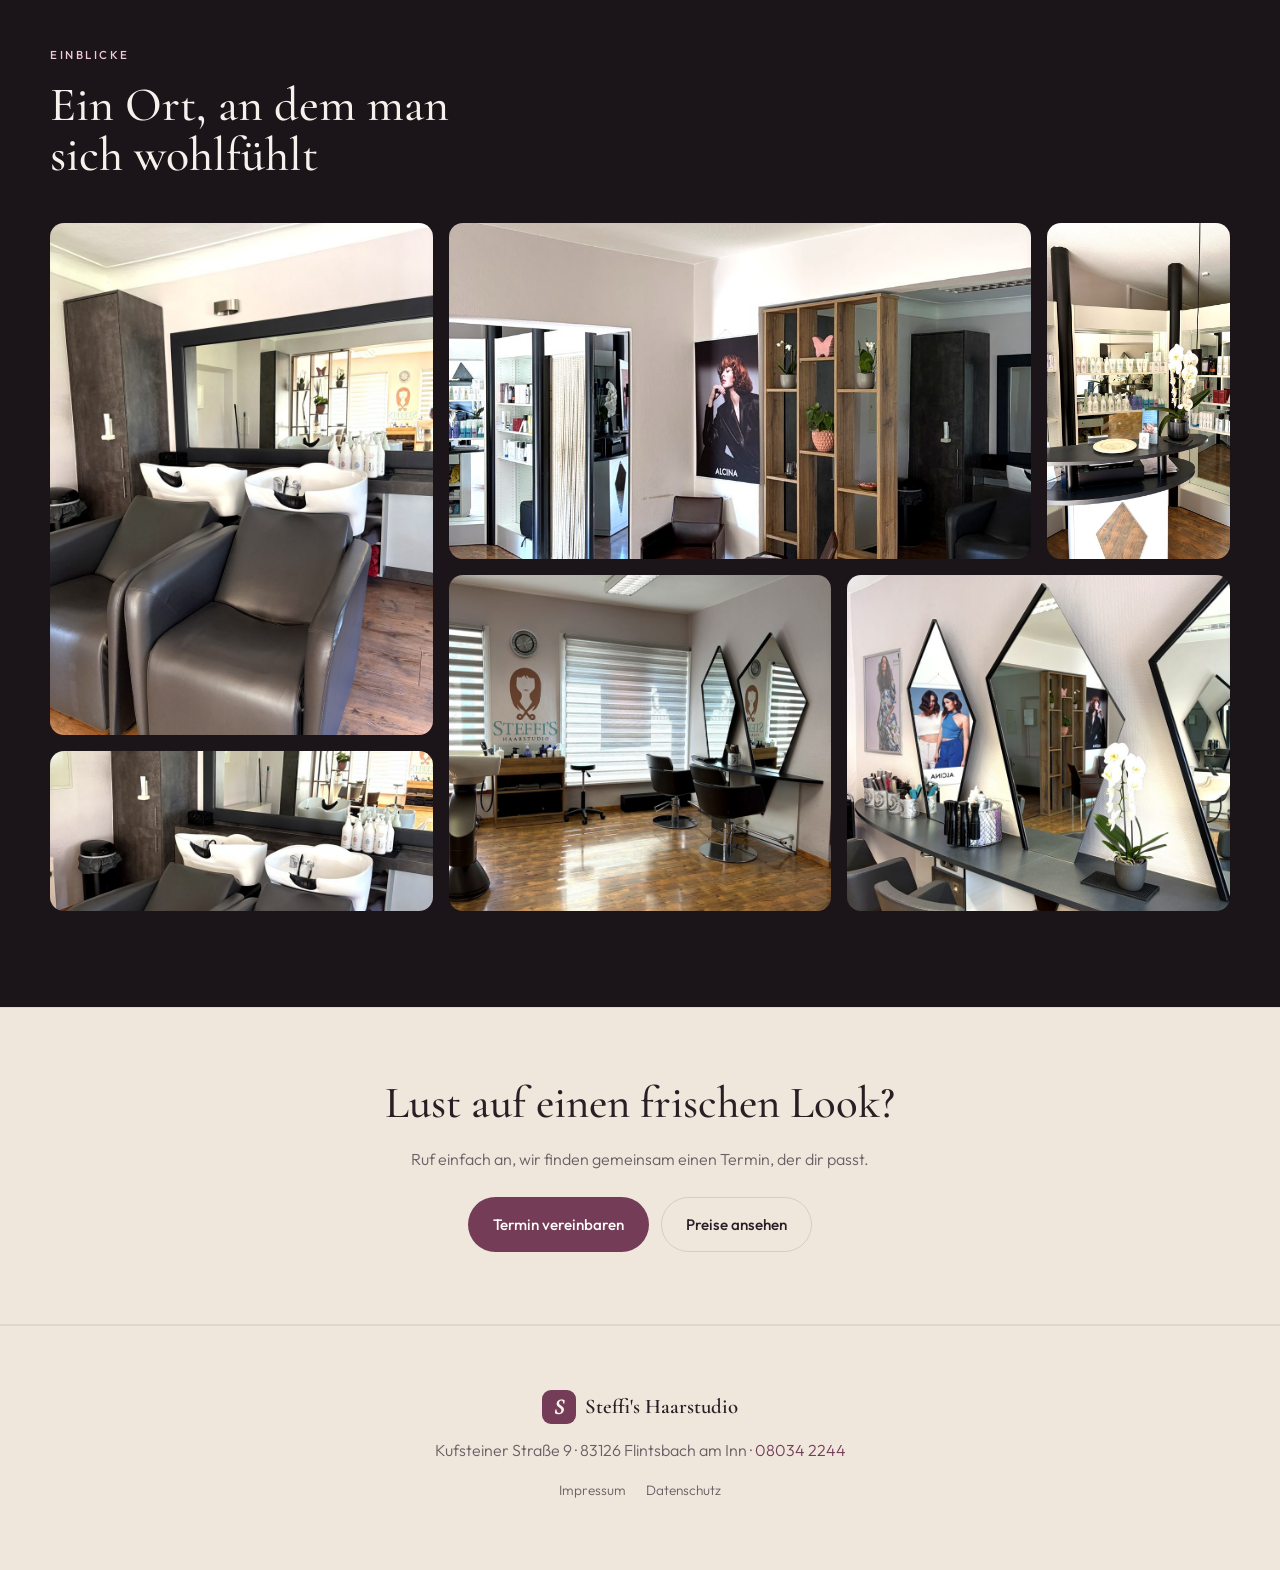
==== commit 023fafe4: "KI-Bilder auf Leistungen kennzeichnen, Beispielbild-Hinweis im Studio entfernt - Leistungen: Hinweis" ====
--- a/index.html
+++ b/index.html
@@ -145,7 +145,6 @@
           <img src="img/salon-9087.jpg" width="900" height="1200" loading="lazy" alt="Styling-Bereich mit Spiegeln" />
         </figure>
       </div>
-      <p class="showcase__note">Beispielbilder zur Veranschaulichung. Werden durch echte Fotos aus dem Studio ersetzt.</p>
     </div>
   </section>
 
--- a/style.css
+++ b/style.css
@@ -159,6 +159,7 @@
   object-fit: cover; opacity: 0; will-change: opacity, transform;
   animation: heroFade 21s linear infinite;
 }
+.hero.is-paused .hero__slide { animation-play-state: paused; }
 .hero__slide:nth-child(1) { animation-delay: 0s; }
 .hero__slide:nth-child(2) { animation-delay: 7s; }
 .hero__slide:nth-child(3) { animation-delay: 14s; }
